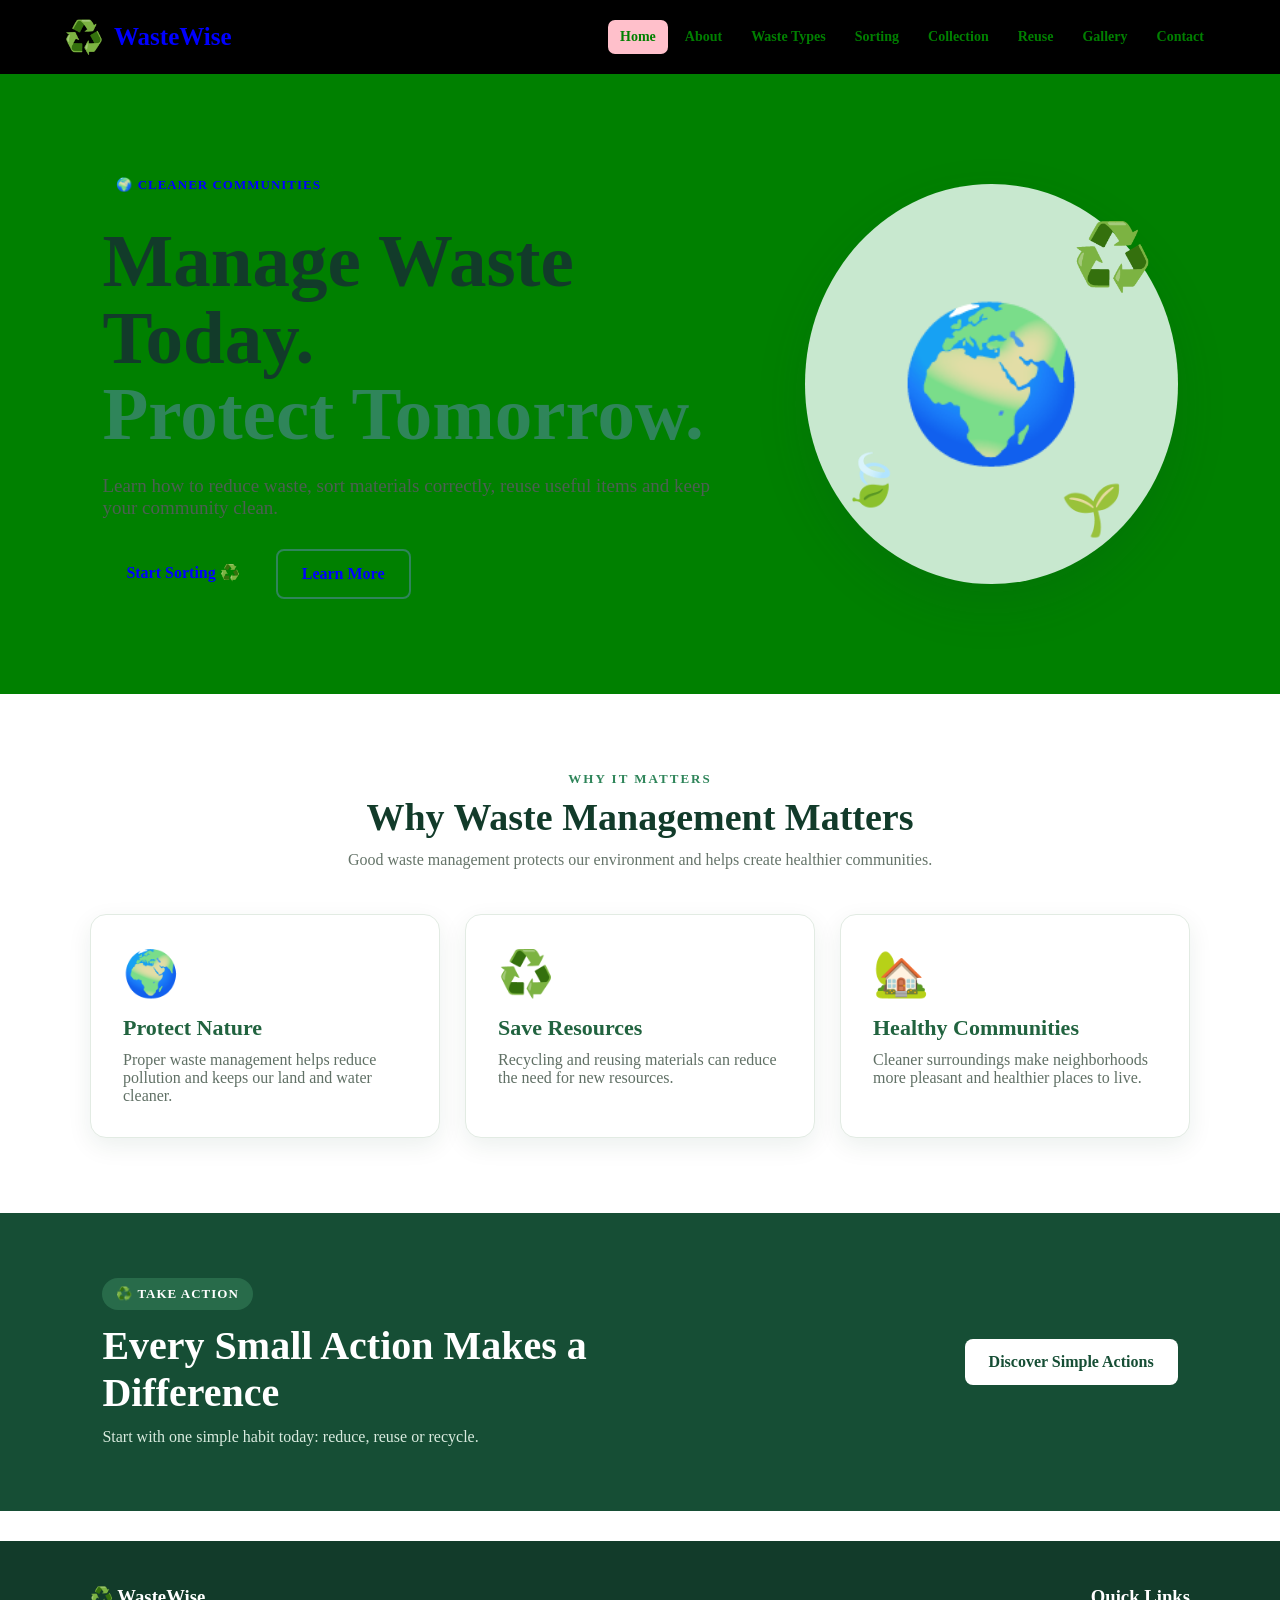
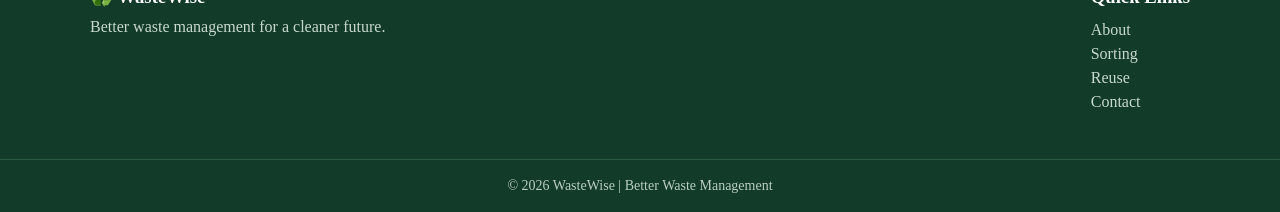
==== index.html @ e2e6043a "Cleanup home page markup and make the design modern without green-heavy styling" ====
<!DOCTYPE html>
<html lang="en">
<head>
    <meta charset="UTF-8">
    <meta name="viewport" content="width=device-width, initial-scale=1.0">
    <title>WasteWise | Home</title>
    <meta name="description" content="WasteWise helps communities reduce waste, sort properly, and build cleaner habits.">
    <link rel="stylesheet" href="styles.css">
    <script src="script.js" defer></script>
</head>

<body>

<header class="header">

    <div class="logo">
        <span aria-hidden="true">♻️</span>
        <h1>WasteWise</h1>
    </div>

    <nav aria-label="Main navigation">
        <a class="active" href="index.html">Home</a>
        <a href="about.html">About</a>
        <a href="waste-types.html">Waste Types</a>
        <a href="sorting.html">Sorting</a>
        <a href="collection.html">Collection</a>
        <a href="reuse.html">Reuse</a>
        <a href="gallery.html">Gallery</a>
        <a href="contact.html">Contact</a>
    </nav>

</header>

<main>

    <section class="hero">

        <div class="hero-content">

            <span class="badge">🌍 CLEANER COMMUNITIES</span>

            <h2>
                Manage Waste Today.
                <span>Protect Tomorrow.</span>
            </h2>

            <p>
                Learn how to reduce waste, sort materials correctly,
                reuse useful items and keep your community clean.
            </p>

            <div class="hero-buttons">
                <a class="button" href="sorting.html">Start Sorting ♻️</a>
                <a class="button button-light" href="about.html">Learn More</a>
            </div>

        </div>

        <div class="hero-art" aria-hidden="true">
            <div class="earth">🌍</div>
            <div class="recycle-symbol">♻️</div>
            <div class="leaf leaf-one">🍃</div>
            <div class="leaf leaf-two">🌱</div>
        </div>

    </section>


    <section class="content">

        <div class="section-heading">
            <span>WHY IT MATTERS</span>
            <h2>Why Waste Management Matters</h2>
            <p>
                Good waste management protects our environment
                and helps create healthier communities.
            </p>
        </div>


        <div class="cards">

            <article class="card">
                <div class="card-icon">🌍</div>

                <h3>Protect Nature</h3>

                <p>
                    Proper waste management helps reduce pollution
                    and keeps our land and water cleaner.
                </p>
            </article>


            <article class="card">
                <div class="card-icon">♻️</div>

                <h3>Save Resources</h3>

                <p>
                    Recycling and reusing materials can reduce the
                    need for new resources.
                </p>
            </article>


            <article class="card">
                <div class="card-icon">🏡</div>

                <h3>Healthy Communities</h3>

                <p>
                    Cleaner surroundings make neighborhoods more
                    pleasant and healthier places to live.
                </p>
            </article>

        </div>

    </section>


    <section class="green-section">

        <div>

            <span class="badge badge-light">♻️ TAKE ACTION</span>

            <h2>
                Every Small Action Makes a Difference
            </h2>

            <p>
                Start with one simple habit today: reduce,
                reuse or recycle.
            </p>

        </div>

        <a class="button white-button" href="reuse.html">
            Discover Simple Actions
        </a>

    </section>

</main>

<footer>

    <div class="footer-content">

        <div>
            <h3>♻️ WasteWise</h3>
            <p>
                Better waste management for a cleaner future.
            </p>
        </div>

        <div>
            <h3>Quick Links</h3>
            <a href="about.html">About</a>
            <a href="sorting.html">Sorting</a>
            <a href="reuse.html">Reuse</a>
            <a href="contact.html">Contact</a>
        </div>

    </div>

    <div class="copyright">
        <p>© 2026 WasteWise | Better Waste Management</p>
    </div>
</footer>

</body>
</html>
---- styles.css ----
/* ========================================
   WASTEWISE
   MAIN STYLESHEET
======================================== */


/* RESET */

* {
    margin: 0;
    padding: 0;
    box-sizing: border-box;
}


html {
    scroll-behavior: smooth;
}

<img src="https://encrypted-tbn0.gstatic.com/images?q=tbn:ANd9GcTgmzajF4PTkCbiNx45BeKLI_bL__7bwxVMtVTpm83xug&s">
body {
    font-family: Arial, Helvetica, sans-serif;
    color: green;
    background: white;
    line-height: 1.6;
}


/* ========================================
   HEADER
======================================== */

.header {
    background: black;
    color: blue;
    padding: 18px 5%;
    display: flex;
    justify-content: space-between;
    align-items: center;
    gap: 25px;
    position: sticky;
    top: 0;
    z-index: 1000;
}


.logo {
    display: flex;
    align-items: center;
    gap: 10px;
}


.logo span {
    font-size: 32px;
}


.logo h1 {
    font-size: 25px;
}


nav {
    display: flex;
    flex-wrap: wrap;
    justify-content: center;
    gap: 5px;
}


nav a {
    color: green;
    text-decoration: none;
    padding: 9px 12px;
    border-radius: 7px;
    font-size: 14px;
    font-weight: bold;
    transition: 0.3s;
}


nav a:hover,
nav a.active {
    background: pink;
}


/* ========================================
   HERO
======================================== */

.hero {
    min-height: 620px;
    padding: 80px 8%;
    display: flex;
    align-items: center;
    justify-content: space-between;
    gap: 50px;
    background: green;
        linear-gradient(135deg, #dff3e3, #f4f9ed);
}


.hero-content {
    max-width: 700px;
}


.badge {
    display: inline-block;
    background: green;
    color: blue;
    padding: 8px 14px;
    border-radius: 30px;
    font-size: 13px;
    font-weight: bold;
    letter-spacing: 1px;
}


.hero h2 {
    margin: 22px 0;
    font-size: clamp(42px, 7vw, 75px);
    line-height: 1.02;
    color: #123b2a;
}


.hero h2 span {
    display: block;
    color: #2f855a;
}


.hero-content > p {
    max-width: 620px;
    font-size: 19px;
    color: #4c5f52;
}


.hero-buttons {
    margin-top: 30px;
    display: flex;
    flex-wrap: wrap;
    gap: 12px;
}


.button {
    display: inline-block;
    padding: 14px 24px;
    border-radius: 8px;
    background: green;
    color: blue;
    text-decoration: none;
    font-weight: bold;
    transition: 0.3s;
}


.button:hover {
    background: green;
    transform: translateY(-2px);
}


.button-light {
    background: green;
    color: blue;
    border: 2px solid #2f855a;
}


.button-light:hover {
    background: green;
}


/* HERO ART */

.hero-art {
    width: 400px;
    height: 400px;
    border-radius: 50%;
    background: #c8e8cf;
    position: relative;
    display: flex;
    align-items: center;
    justify-content: center;
    box-shadow: 0 20px 50px rgba(18, 59, 42, 0.15);
}


.earth {
    font-size: 150px;
}


.recycle-symbol {
    position: absolute;
    right: 25px;
    top: 35px;
    font-size: 65px;
}


.leaf {
    position: absolute;
    font-size: 50px;
}


.leaf-one {
    left: 35px;
    bottom: 75px;
}


.leaf-two {
    right: 55px;
    bottom: 45px;
}


/* ========================================
   CONTENT
======================================== */

.content {
    max-width: 1150px;
    margin: auto;
    padding: 75px 25px;
}


.section-heading {
    text-align: center;
    max-width: 700px;
    margin: 0 auto 45px;
}


.section-heading > span,
.section-label,
.page-banner > span {
    color: #2f855a;
    font-size: 13px;
    font-weight: bold;
    letter-spacing: 2px;
}


.section-heading h2 {
    margin: 8px 0 12px;
    font-size: 38px;
    color: #123b2a;
}


.section-heading p {
    color: #657469;
}


/* ========================================
   CARDS
======================================== */

.cards {
    display: grid;
    grid-template-columns: repeat(3, 1fr);
    gap: 25px;
}


.card {
    background: white;
    padding: 32px;
    border-radius: 16px;
    box-shadow: 0 8px 25px rgba(18, 59, 42, 0.08);
    border: 1px solid #e2ebe3;
    transition: 0.3s;
}


.card:hover {
    transform: translateY(-7px);
    box-shadow: 0 15px 35px rgba(18, 59, 42, 0.13);
}


.card-icon {
    font-size: 45px;
    margin-bottom: 15px;
}


.card h3 {
    color: #21633f;
    margin-bottom: 10px;
    font-size: 22px;
}


.card p {
    color: #607065;
}


/* ========================================
   GREEN SECTION
======================================== */

.green-section {
    background: #164e35;
    color: white;
    padding: 65px 8%;
    display: flex;
    justify-content: space-between;
    align-items: center;
    gap: 30px;
}


.green-section h2 {
    font-size: 40px;
    margin: 12px 0;
    max-width: 650px;
}


.green-section p {
    color: #d9ebdf;
}


.badge-light {
    background: #286b4a;
    color: white;
}


.white-button {
    background: white;
    color: #164e35;
    white-space: nowrap;
}


.white-button:hover {
    background: #e7f3e9;
}


/* ========================================
   PAGE BANNER
======================================== */

.page-banner {
    background: linear-gradient(135deg, #dff2e2, #edf7e8);
    text-align: center;
    padding: 85px 20px;
}


.page-banner h2 {
    color: #123b2a;
    font-size: clamp(38px, 6vw, 60px);
    margin: 10px 0;
}


.page-banner p {
    max-width: 650px;
    margin: auto;
    color: #59695e;
    font-size: 18px;
}


/* ========================================
   TWO COLUMN
======================================== */

.two-column {
    display: grid;
    grid-template-columns: 1.4fr 1fr;
    gap: 60px;
    align-items: center;
}


.two-column h2,
.contact-info h2 {
    color: #123b2a;
    font-size: 38px;
    margin: 10px 0 20px;
}


.two-column p {
    margin-bottom: 18px;
    color: #5e6c62;
}


.info-box {
    background: white;
    padding: 35px;
    border-radius: 16px;
    border-left: 6px solid #2f855a;
    box-shadow: 0 8px 25px rgba(18, 59, 42, 0.08);
}


.big-icon {
    font-size: 70px;
    margin-bottom: 10px;
}


.info-box h3 {
    color: #21633f;
    font-size: 24px;
    margin-bottom: 8px;
}


.quote-box {
    max-width: 900px;
    margin: 0 auto 75px;
    padding: 45px;
    text-align: center;
    background: #e2f2e5;
    border-radius: 16px;
}


.quote-box p {
    font-size: 25px;
    font-style: italic;
    color: #21633f;
}


.quote-box span {
    display: block;
    margin-top: 10px;
    font-weight: bold;
}


/* ========================================
   WASTE TYPES
======================================== */

.waste-cards {
    grid-template-columns: repeat(3, 1fr);
}


.waste-icon {
    width: 75px;
    height: 75px;
    border-radius: 50%;
    background: #edf7ed;
    display: flex;
    align-items: center;
    justify-content: center;
    font-size: 40px;
    margin-bottom: 18px;
}


.waste-tip {
    display: block;
    margin-top: 18px;
    padding-top: 15px;
    border-top: 1px solid #e4ebe5;
    color: #2f855a;
    font-size: 13px;
    font-weight: bold;
}


.waste-plastic {
    border-top: 5px solid #55a86a;
}


.waste-paper {
    border-top: 5px solid #7b9b62;
}


.waste-glass {
    border-top: 5px solid #4f8f68;
}


.waste-organic {
    border-top: 5px solid #78a94e;
}


.waste-electronic {
    border-top: 5px solid #657d55;
}


.waste-hazardous {
    border-top: 5px solid #a07840;
}


/* ========================================
   SORTING STEPS
======================================== */

.steps {
    max-width: 850px;
    margin: auto;
}


.step {
    display: flex;
    align-items: center;
    gap: 25px;
    background: white;
    padding: 25px;
    margin-bottom: 18px;
    border-radius: 14px;
    box-shadow: 0 6px 20px rgba(18, 59, 42, 0.07);
}


.step-number {
    min-width: 55px;
    height: 55px;
    border-radius: 50%;
    background: #2f855a;
    color: white;
    display: flex;
    align-items: center;
    justify-content: center;
    font-size: 22px;
    font-weight: bold;
}


.step h3 {
    color: #21633f;
    margin-bottom: 5px;
}


.step p {
    color: #637167;
}


.warning-box {
    max-width: 850px;
    margin: 35px auto 0;
    padding: 22px;
    background: #fff4df;
    border-left: 5px solid #c58a3a;
    color: #6d542f;
}


/* ========================================
   COLLECTION
======================================== */

.schedule {
    display: grid;
    grid-template-columns: repeat(3, 1fr);
    gap: 25px;
}


.schedule-card {
    background: green;
    padding: 35px 25px;
    text-align: center;
    border-radius: 16px;
    box-shadow: 0 8px 25px rgba(18, 59, 42, 0.08);
    border-top: 5px solid #2f855a;
}


.day-icon {
    font-size: 50px;
    margin-bottom: 10px;
}


.day {
    font-size: 13px;
    font-weight: bold;
    letter-spacing: 2px;
    color: #2f855a;
}


.schedule-card h3 {
    color: #123b2a;
    font-size: 23px;
    margin: 10px 0;
}


.schedule-card p {
    color: #637167;
}


.collection-note {
    max-width: 750px;
    margin: 40px auto 0;
}


/* ========================================
   REDUCE REUSE RECYCLE
======================================== */

.three-rs {
    display: grid;
    grid-template-columns: repeat(3, 1fr);
    gap: 25px;
}


.rrr-card {
    background: green;
    padding: 35px;
    border-radius: 16px;
    box-shadow: 0 8px 25px rgba(18, 59, 42, 0.08);
    border-top: 5px solid #7aac68;
}


.rrr-card.featured {
    border-top-color: #2f855a;
    transform: translateY(-10px);
}


.rrr-card > div {
    font-size: 55px;
}


.rrr-card h2 {
    color: #21633f;
    margin: 10px 0;
}


.rrr-card p {
    color: #637167;
}


.rrr-card ul {
    margin-top: 20px;
    padding-left: 20px;
}


.rrr-card li {
    margin: 9px 0;
    color: #526158;
}


/* ========================================
   GALLERY
======================================== */

.gallery {
    display: grid;
    grid-template-columns: repeat(3, 1fr);
    gap: 22px;
}


.gallery-card {
    min-height: 260px;
    padding: 30px;
    border-radius: 18px;
    display: flex;
    flex-direction: column;
    justify-content: flex-end;
    overflow: hidden;
    position: relative;
    box-shadow: 0 10px 25px rgba(18, 59, 42, 0.12);
    transition: 0.3s;
}

<img src="https://encrypted-tbn0.gstatic.com/images?q=tbn:ANd9GcRNTV9H2eDZZ0knsNjpMiQfJzgRd_dOqGRMxh1iu6vNtA&s=10">
.gallery-card:hover {
    transform: scale(1.02);
}

<img src="https://encrypted-tbn0.gstatic.com/images?q=tbn:ANd9GcTgmzajF4PTkCbiNx45BeKLI_bL__7bwxVMtVTpm83xug&s">
.gallery-card > span {
    position: absolute;
    top: 30px;
    right: 30px;
    font-size: 60px;
}


.gallery-card h3 {
    font-size: 25px;
    color: #123b2a;
}


.gallery-card p {
    color: #536158;
}


.gallery-one {
    background: #d8eedc;
}


.gallery-two {
    background: #e7f1d4;
}


.gallery-three {
    background: #d7e9df;
}


.gallery-four {
    background: #e1f0dc;
}


.gallery-five {
    background: #dcebe2;
}


.gallery-six {
    background: #e7f0d9;
}


/* ========================================
   CONTACT
======================================== */

.contact-layout {
    display: grid;
    grid-template-columns: 0.9fr 1.1fr;
    gap: 60px;
    align-items: start;
}


.contact-info > p {
    color: #607065;
    margin-bottom: 30px;
}


.contact-item {
    display: flex;
    gap: 15px;
    margin: 22px 0;
    align-items: center;
}


.contact-item > span {
    width: 50px;
    height: 50px;
    background: #e1f1e4;
    border-radius: 50%;
    display: flex;
    align-items: center;
    justify-content: center;
    font-size: 25px;
}


.contact-item h3 {
    color: #21633f;
}


.contact-item p {
    color: #68756c;
    font-size: 14px;
}


.contact-form {
    background: white;
    padding: 35px;
    border-radius: 16px;
    box-shadow: 0 10px 30px rgba(18, 59, 42, 0.08);
}


.contact-form label {
    display: block;
    margin: 16px 0 7px;
    font-weight: bold;
    color: #314b3b;
}


.contact-form input,
.contact-form textarea {
    width: 100%;
    padding: 13px;
    border: 1px solid #cbd8cd;
    border-radius: 7px;
    font: inherit;
    outline: none;
    transition: 0.2s;
}


.contact-form input:focus,
.contact-form textarea:focus {
    border-color: #2f855a;
    box-shadow: 0 0 0 3px #e1f1e4;
}


.contact-form textarea {
    resize: vertical;
}


.contact-form button {
    width: 100%;
    margin-top: 22px;
    padding: 14px;
    border: none;
    border-radius: 8px;
    background: #2f855a;
    color: white;
    font-size: 16px;
    font-weight: bold;
    cursor: pointer;
    transition: 0.3s;
}


.contact-form button:hover {
    background: #1f633f;
}


/* ========================================
   FOOTER
======================================== */

footer {
    background: #123b2a;
    color: white;
    margin-top: 30px;
}


.footer-content {
    max-width: 1150px;
    margin: auto;
    padding: 45px 25px;
    display: flex;
    justify-content: space-between;
    gap: 40px;
}


.footer-content h3 {
    margin-bottom: 10px;
}


.footer-content p {
    color: #c8d9ce;
}


.footer-content > div:last-child {
    display: flex;
    flex-direction: column;
}


.footer-content a {
    color: #c8d9ce;
    text-decoration: none;
    margin: 3px 0;
}


.footer-content a:hover {
    color: white;
}


.copyright {
    border-top: 1px solid #2b5a43;
    text-align: center;
    padding: 18px;
    color: #b9cec1;
    font-size: 14px;
}


/* ========================================
   MOBILE
======================================== */

@media (max-width: 900px) {

    .header {
        flex-direction: column;
    }


    .hero {
        flex-direction: column;
        text-align: center;
        padding: 60px 25px;
    }


    .hero-buttons {
        justify-content: center;
    }


    .hero-art {
        width: 300px;
        height: 300px;
    }


    .earth {
        font-size: 110px;
    }


    .cards,
    .waste-cards,
    .schedule,
    .three-rs,
    .gallery {
        grid-template-columns: repeat(2, 1fr);
    }


    .two-column,
    .contact-layout {
        grid-template-columns: 1fr;
    }


    .green-section {
        flex-direction: column;
        text-align: center;
    }


    .rrr-card.featured {
        transform: none;
    }
}


@media (max-width: 600px) {

    .header {
        position: static;
    }


    nav {
        flex-direction: column;
        width: 100%;
    }


    nav a {
        text-align: center;
    }


    .hero {
        min-height: auto;
    }


    .hero h2 {
        font-size: 43px;
    }


    .hero-art {
        width: 250px;
        height: 250px;
    }


    .cards,
    .waste-cards,
    .schedule,
    .three-rs,
    .gallery {
        grid-template-columns: 1fr;
    }


    .content {
        padding: 55px 18px;
    }


    .section-heading h2 {
        font-size: 31px;
    }


    .green-section h2 {
        font-size: 31px;
    }


    .page-banner {
        padding: 60px 18px;
    }


    .page-banner h2 {
        font-size: 38px;
    }


    .step {
        align-items: flex-start;
    }


    .footer-content {
        flex-direction: column;
    }


    .quote-box {
        margin-left: 18px;
        margin-right: 18px;
        padding: 30px 20px;
    }

}
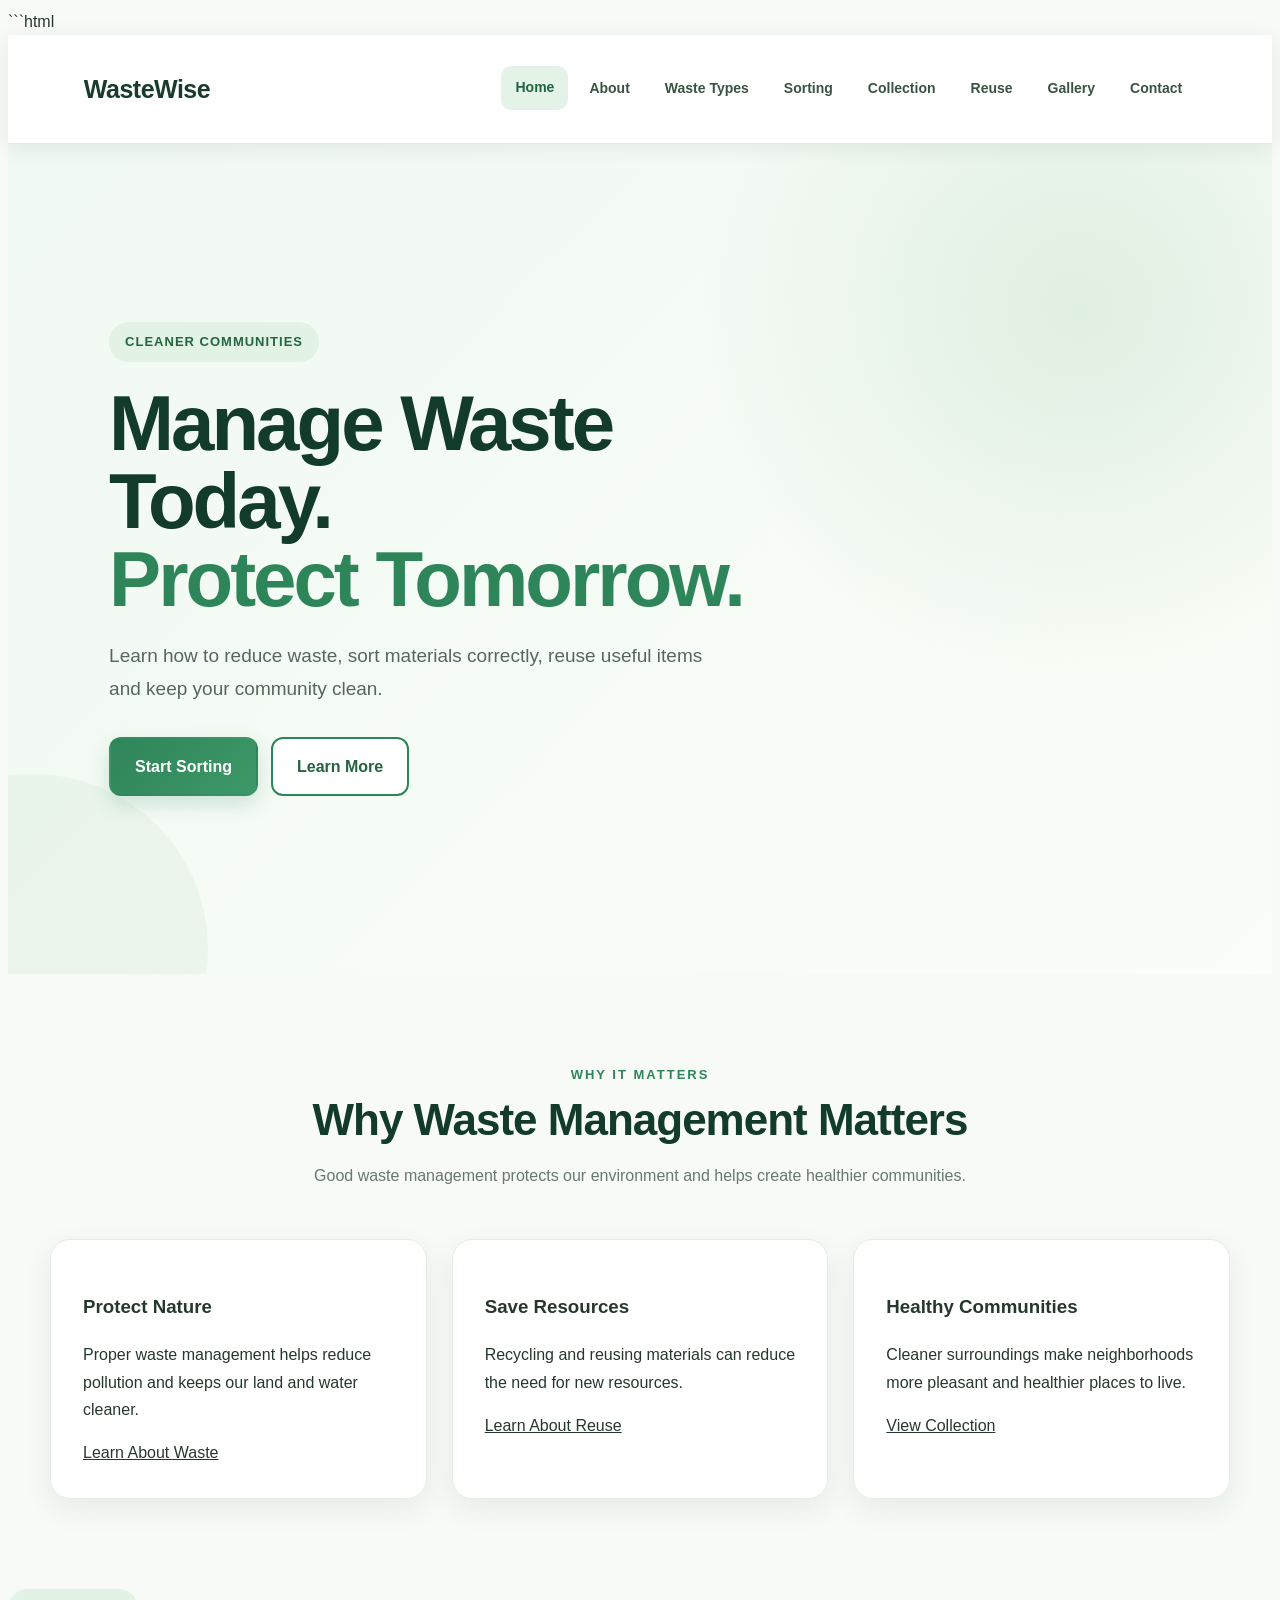
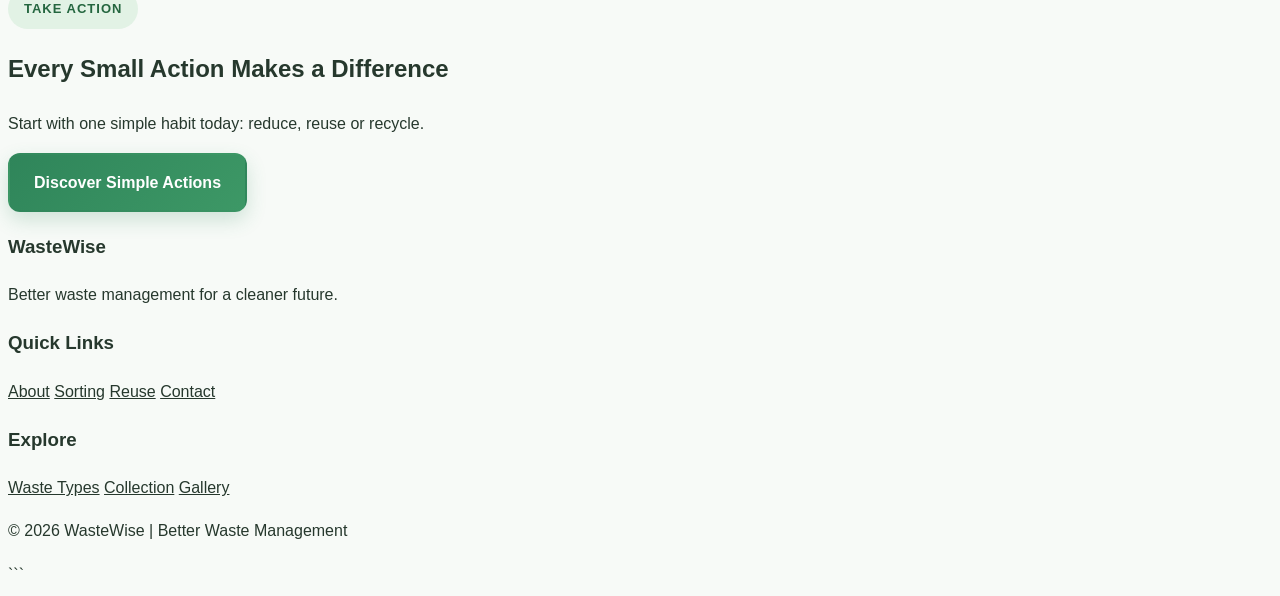
==== commit fcab2525: "Refactor HTML structure and content for clarity" ====
--- a/index.html
+++ b/index.html
@@ -1,10 +1,16 @@
+```html
 <!DOCTYPE html>
 <html lang="en">
+
 <head>
     <meta charset="UTF-8">
     <meta name="viewport" content="width=device-width, initial-scale=1.0">
+
     <title>WasteWise | Home</title>
-    <meta name="description" content="WasteWise helps communities reduce waste, sort properly, and build cleaner habits.">
+
+    <meta name="description"
+          content="WasteWise helps communities reduce waste, sort properly, and build cleaner habits.">
+
     <link rel="stylesheet" href="styles.css">
     <script src="script.js" defer></script>
 </head>
@@ -14,7 +20,6 @@
 <header class="header">
 
     <div class="logo">
-        <span aria-hidden="true">♻️</span>
         <h1>WasteWise</h1>
     </div>
 
@@ -31,13 +36,17 @@
 
 </header>
 
+
 <main>
 
+    <!-- HERO SECTION -->
     <section class="hero">
 
         <div class="hero-content">
 
-            <span class="badge">🌍 CLEANER COMMUNITIES</span>
+            <span class="badge">
+                CLEANER COMMUNITIES
+            </span>
 
             <h2>
                 Manage Waste Today.
@@ -50,38 +59,44 @@
             </p>
 
             <div class="hero-buttons">
-                <a class="button" href="sorting.html">Start Sorting ♻️</a>
-                <a class="button button-light" href="about.html">Learn More</a>
+
+                <a class="button" href="sorting.html">
+                    Start Sorting
+                </a>
+
+                <a class="button button-light" href="about.html">
+                    Learn More
+                </a>
+
             </div>
 
         </div>
 
-        <div class="hero-art" aria-hidden="true">
-            <div class="earth">🌍</div>
-            <div class="recycle-symbol">♻️</div>
-            <div class="leaf leaf-one">🍃</div>
-            <div class="leaf leaf-two">🌱</div>
-        </div>
-
     </section>
 
 
+    <!-- WHY IT MATTERS -->
     <section class="content">
 
         <div class="section-heading">
+
             <span>WHY IT MATTERS</span>
-            <h2>Why Waste Management Matters</h2>
+
+            <h2>
+                Why Waste Management Matters
+            </h2>
+
             <p>
                 Good waste management protects our environment
                 and helps create healthier communities.
             </p>
+
         </div>
 
 
         <div class="cards">
 
             <article class="card">
-                <div class="card-icon">🌍</div>
 
                 <h3>Protect Nature</h3>
 
@@ -89,11 +104,15 @@
                     Proper waste management helps reduce pollution
                     and keeps our land and water cleaner.
                 </p>
+
+                <a href="waste-types.html" class="card-link">
+                    Learn About Waste
+                </a>
+
             </article>
 
 
             <article class="card">
-                <div class="card-icon">♻️</div>
 
                 <h3>Save Resources</h3>
 
@@ -101,11 +120,15 @@
                     Recycling and reusing materials can reduce the
                     need for new resources.
                 </p>
+
+                <a href="reuse.html" class="card-link">
+                    Learn About Reuse
+                </a>
+
             </article>
 
 
             <article class="card">
-                <div class="card-icon">🏡</div>
 
                 <h3>Healthy Communities</h3>
 
@@ -113,6 +136,11 @@
                     Cleaner surroundings make neighborhoods more
                     pleasant and healthier places to live.
                 </p>
+
+                <a href="collection.html" class="card-link">
+                    View Collection
+                </a>
+
             </article>
 
         </div>
@@ -120,22 +148,26 @@
     </section>
 
 
+    <!-- TAKE ACTION -->
     <section class="green-section">
 
         <div>
 
-            <span class="badge badge-light">♻️ TAKE ACTION</span>
+            <span class="badge badge-light">
+                TAKE ACTION
+            </span>
 
             <h2>
                 Every Small Action Makes a Difference
             </h2>
 
             <p>
-                Start with one simple habit today: reduce,
-                reuse or recycle.
-            </p>
-
-        </div>
+                Start with one simple habit today:
+                reduce, reuse or recycle.
+            </p>
+
+        </div>
+
 
         <a class="button white-button" href="reuse.html">
             Discover Simple Actions
@@ -145,31 +177,58 @@
 
 </main>
 
+
+<!-- FOOTER -->
 <footer>
 
     <div class="footer-content">
 
         <div>
-            <h3>♻️ WasteWise</h3>
+
+            <h3>WasteWise</h3>
+
             <p>
                 Better waste management for a cleaner future.
             </p>
-        </div>
-
-        <div>
+
+        </div>
+
+
+        <div>
+
             <h3>Quick Links</h3>
+
             <a href="about.html">About</a>
             <a href="sorting.html">Sorting</a>
             <a href="reuse.html">Reuse</a>
             <a href="contact.html">Contact</a>
+
+        </div>
+
+
+        <div>
+
+            <h3>Explore</h3>
+
+            <a href="waste-types.html">Waste Types</a>
+            <a href="collection.html">Collection</a>
+            <a href="gallery.html">Gallery</a>
+
         </div>
 
     </div>
 
+
     <div class="copyright">
-        <p>© 2026 WasteWise | Better Waste Management</p>
+
+        <p>
+            © 2026 WasteWise | Better Waste Management
+        </p>
+
     </div>
+
 </footer>
 
 </body>
 </html>
+```
--- a/styles.css
+++ b/styles.css
@@ -1,10 +1,10 @@
-/* ========================================
+```css
+/* =========================================================
    WASTEWISE
-   MAIN STYLESHEET
-======================================== */
-
-
-/* RESET */
+   MODERN ECO-FRIENDLY STYLESHEET
+   ========================================================= */
+
+/* ---------- RESET ---------- */
 
 * {
     margin: 0;
@@ -12,261 +12,328 @@
     box-sizing: border-box;
 }
 
-
 html {
     scroll-behavior: smooth;
 }
 
-<img src="https://encrypted-tbn0.gstatic.com/images?q=tbn:ANd9GcTgmzajF4PTkCbiNx45BeKLI_bL__7bwxVMtVTpm83xug&s">
 body {
-    font-family: Arial, Helvetica, sans-serif;
-    color: green;
-    background: white;
-    line-height: 1.6;
-}
-
-
-/* ========================================
+    font-family: "Segoe UI", Arial, Helvetica, sans-serif;
+    color: #26382d;
+    background: #f7faf7;
+    line-height: 1.7;
+    overflow-x: hidden;
+}
+
+img {
+    max-width: 100%;
+    display: block;
+}
+
+a {
+    color: inherit;
+}
+
+button,
+input,
+textarea,
+select {
+    font: inherit;
+}
+
+
+/* =========================================================
    HEADER
-======================================== */
+   ========================================================= */
 
 .header {
-    background: black;
-    color: blue;
-    padding: 18px 5%;
+    background: rgba(255, 255, 255, 0.96);
+    color: #183b2a;
+    padding: 16px 6%;
     display: flex;
     justify-content: space-between;
     align-items: center;
-    gap: 25px;
+    gap: 30px;
     position: sticky;
     top: 0;
     z-index: 1000;
-}
-
+    border-bottom: 1px solid #e2ebe4;
+    box-shadow: 0 4px 20px rgba(24, 59, 42, 0.08);
+    backdrop-filter: blur(12px);
+}
 
 .logo {
     display: flex;
     align-items: center;
-    gap: 10px;
-}
-
+    gap: 11px;
+}
 
 .logo span {
-    font-size: 32px;
-}
-
+    width: 46px;
+    height: 46px;
+    display: grid;
+    place-items: center;
+    background: linear-gradient(135deg, #2f855a, #58a66d);
+    color: white;
+    border-radius: 14px;
+    font-size: 25px;
+    box-shadow: 0 8px 20px rgba(47, 133, 90, 0.25);
+}
 
 .logo h1 {
     font-size: 25px;
-}
-
+    letter-spacing: -0.5px;
+}
 
 nav {
     display: flex;
     flex-wrap: wrap;
     justify-content: center;
-    gap: 5px;
-}
-
+    gap: 7px;
+}
 
 nav a {
-    color: green;
+    color: #395343;
     text-decoration: none;
-    padding: 9px 12px;
-    border-radius: 7px;
+    padding: 10px 14px;
+    border-radius: 10px;
     font-size: 14px;
-    font-weight: bold;
-    transition: 0.3s;
-}
-
+    font-weight: 700;
+    transition: all 0.25s ease;
+}
 
 nav a:hover,
 nav a.active {
-    background: pink;
-}
-
-
-/* ========================================
+    background: #e4f3e8;
+    color: #21633f;
+    transform: translateY(-1px);
+}
+
+
+/* =========================================================
    HERO
-======================================== */
+   ========================================================= */
 
 .hero {
-    min-height: 620px;
-    padding: 80px 8%;
+    min-height: 650px;
+    padding: 90px 8%;
     display: flex;
     align-items: center;
     justify-content: space-between;
-    gap: 50px;
-    background: green;
-        linear-gradient(135deg, #dff3e3, #f4f9ed);
-}
-
+    gap: 60px;
+    position: relative;
+    overflow: hidden;
+    background:
+        radial-gradient(circle at 85% 20%, rgba(120, 184, 133, 0.18), transparent 30%),
+        linear-gradient(135deg, #f0f9f2, #fbfdf8);
+}
+
+.hero::before {
+    content: "";
+    position: absolute;
+    width: 350px;
+    height: 350px;
+    border-radius: 50%;
+    background: rgba(74, 145, 91, 0.06);
+    left: -150px;
+    bottom: -150px;
+}
 
 .hero-content {
     max-width: 700px;
-}
-
+    position: relative;
+    z-index: 2;
+}
 
 .badge {
-    display: inline-block;
-    background: green;
-    color: blue;
-    padding: 8px 14px;
-    border-radius: 30px;
+    display: inline-flex;
+    align-items: center;
+    gap: 7px;
+    background: #e2f2e5;
+    color: #24663f;
+    padding: 9px 16px;
+    border-radius: 50px;
     font-size: 13px;
-    font-weight: bold;
+    font-weight: 800;
     letter-spacing: 1px;
-}
-
+    text-transform: uppercase;
+}
 
 .hero h2 {
     margin: 22px 0;
-    font-size: clamp(42px, 7vw, 75px);
-    line-height: 1.02;
+    font-size: clamp(44px, 7vw, 78px);
+    line-height: 1;
+    letter-spacing: -3px;
     color: #123b2a;
 }
-
 
 .hero h2 span {
     display: block;
     color: #2f855a;
 }
 
-
 .hero-content > p {
     max-width: 620px;
     font-size: 19px;
-    color: #4c5f52;
-}
-
+    color: #56675c;
+}
 
 .hero-buttons {
-    margin-top: 30px;
+    margin-top: 32px;
     display: flex;
     flex-wrap: wrap;
-    gap: 12px;
-}
-
+    gap: 13px;
+}
+
+
+/* =========================================================
+   BUTTONS
+   ========================================================= */
 
 .button {
-    display: inline-block;
+    display: inline-flex;
+    align-items: center;
+    justify-content: center;
+    gap: 8px;
     padding: 14px 24px;
-    border-radius: 8px;
-    background: green;
-    color: blue;
+    border-radius: 12px;
+    background: linear-gradient(135deg, #2f855a, #3d9866);
+    color: white;
     text-decoration: none;
-    font-weight: bold;
-    transition: 0.3s;
-}
-
+    font-weight: 800;
+    border: 2px solid transparent;
+    box-shadow: 0 8px 20px rgba(47, 133, 90, 0.2);
+    transition: all 0.25s ease;
+}
 
 .button:hover {
-    background: green;
-    transform: translateY(-2px);
-}
-
+    transform: translateY(-3px);
+    box-shadow: 0 13px 28px rgba(47, 133, 90, 0.28);
+}
 
 .button-light {
-    background: green;
-    color: blue;
+    background: white;
+    color: #24633f;
     border: 2px solid #2f855a;
-}
-
+    box-shadow: none;
+}
 
 .button-light:hover {
-    background: green;
-}
-
-
-/* HERO ART */
+    background: #eaf6ed;
+}
+
+
+/* =========================================================
+   HERO ART
+   ========================================================= */
 
 .hero-art {
-    width: 400px;
-    height: 400px;
+    width: 410px;
+    height: 410px;
+    flex-shrink: 0;
     border-radius: 50%;
-    background: #c8e8cf;
+    background:
+        radial-gradient(circle at 35% 30%, #ffffff, transparent 20%),
+        linear-gradient(145deg, #d9f0dd, #b9dfc2);
     position: relative;
     display: flex;
     align-items: center;
     justify-content: center;
-    box-shadow: 0 20px 50px rgba(18, 59, 42, 0.15);
-}
-
+    box-shadow:
+        0 30px 70px rgba(18, 59, 42, 0.15),
+        inset 0 0 0 14px rgba(255, 255, 255, 0.35);
+    animation: float 5s ease-in-out infinite;
+}
 
 .earth {
     font-size: 150px;
-}
-
+    filter: drop-shadow(0 15px 15px rgba(18, 59, 42, 0.18));
+}
 
 .recycle-symbol {
     position: absolute;
-    right: 25px;
+    right: 28px;
     top: 35px;
     font-size: 65px;
-}
-
+    animation: spin 10s linear infinite;
+}
 
 .leaf {
     position: absolute;
     font-size: 50px;
 }
 
-
 .leaf-one {
     left: 35px;
     bottom: 75px;
 }
 
-
 .leaf-two {
     right: 55px;
     bottom: 45px;
 }
 
-
-/* ========================================
+@keyframes float {
+    0%, 100% {
+        transform: translateY(0);
+    }
+    50% {
+        transform: translateY(-12px);
+    }
+}
+
+@keyframes spin {
+    from {
+        transform: rotate(0);
+    }
+    to {
+        transform: rotate(360deg);
+    }
+}
+
+
+/* =========================================================
    CONTENT
-======================================== */
+   ========================================================= */
 
 .content {
-    max-width: 1150px;
+    max-width: 1180px;
     margin: auto;
-    padding: 75px 25px;
-}
-
+    padding: 90px 25px;
+}
 
 .section-heading {
     text-align: center;
-    max-width: 700px;
-    margin: 0 auto 45px;
-}
-
+    max-width: 720px;
+    margin: 0 auto 50px;
+}
 
 .section-heading > span,
 .section-label,
 .page-banner > span {
     color: #2f855a;
     font-size: 13px;
-    font-weight: bold;
+    font-weight: 800;
     letter-spacing: 2px;
-}
-
+    text-transform: uppercase;
+}
 
 .section-heading h2 {
-    margin: 8px 0 12px;
-    font-size: 38px;
+    margin: 9px 0 14px;
+    font-size: clamp(32px, 5vw, 44px);
+    line-height: 1.15;
     color: #123b2a;
-}
-
+    letter-spacing: -1px;
+}
 
 .section-heading p {
-    color: #657469;
-}
-
-
-/* ========================================
+    color: #68786d;
+    font-size: 16px;
+}
+
+
+/* =========================================================
    CARDS
-======================================== */
+   ========================================================= */
 
 .cards {
     display: grid;
@@ -274,800 +341,42 @@
     gap: 25px;
 }
 
-
 .card {
-    background: white;
+    background: rgba(255, 255, 255, 0.95);
     padding: 32px;
-    border-radius: 16px;
-    box-shadow: 0 8px 25px rgba(18, 59, 42, 0.08);
-    border: 1px solid #e2ebe3;
-    transition: 0.3s;
-}
-
+    border-radius: 20px;
+    box-shadow: 0 10px 30px rgba(18, 59, 42, 0.07);
+    border: 1px solid #e3ece5;
+    transition: all 0.3s ease;
+    position: relative;
+    overflow: hidden;
+}
+
+.card::before {
+    content: "";
+    position: absolute;
+    top: 0;
+    left: 0;
+    width: 100%;
+    height: 4px;
+    background: linear-gradient(90deg, #2f855a, #83b96c);
+    transform: scaleX(0);
+    transform-origin: left;
+    transition: transform 0.3s ease;
+}
 
 .card:hover {
-    transform: translateY(-7px);
-    box-shadow: 0 15px 35px rgba(18, 59, 42, 0.13);
-}
-
+    transform: translateY(-9px);
+    box-shadow: 0 20px 40px rgba(18, 59, 42, 0.13);
+}
+
+.card:hover::before {
+    transform: scaleX(1);
+}
 
 .card-icon {
-    font-size: 45px;
-    margin-bottom: 15px;
-}
-
-
-.card h3 {
-    color: #21633f;
-    margin-bottom: 10px;
-    font-size: 22px;
-}
-
-
-.card p {
-    color: #607065;
-}
-
-
-/* ========================================
-   GREEN SECTION
-======================================== */
-
-.green-section {
-    background: #164e35;
-    color: white;
-    padding: 65px 8%;
-    display: flex;
-    justify-content: space-between;
-    align-items: center;
-    gap: 30px;
-}
-
-
-.green-section h2 {
-    font-size: 40px;
-    margin: 12px 0;
-    max-width: 650px;
-}
-
-
-.green-section p {
-    color: #d9ebdf;
-}
-
-
-.badge-light {
-    background: #286b4a;
-    color: white;
-}
-
-
-.white-button {
-    background: white;
-    color: #164e35;
-    white-space: nowrap;
-}
-
-
-.white-button:hover {
-    background: #e7f3e9;
-}
-
-
-/* ========================================
-   PAGE BANNER
-======================================== */
-
-.page-banner {
-    background: linear-gradient(135deg, #dff2e2, #edf7e8);
-    text-align: center;
-    padding: 85px 20px;
-}
-
-
-.page-banner h2 {
-    color: #123b2a;
-    font-size: clamp(38px, 6vw, 60px);
-    margin: 10px 0;
-}
-
-
-.page-banner p {
-    max-width: 650px;
-    margin: auto;
-    color: #59695e;
-    font-size: 18px;
-}
-
-
-/* ========================================
-   TWO COLUMN
-======================================== */
-
-.two-column {
+    width: 68px;
+    height: 68px;
     display: grid;
-    grid-template-columns: 1.4fr 1fr;
-    gap: 60px;
-    align-items: center;
-}
-
-
-.two-column h2,
-.contact-info h2 {
-    color: #123b2a;
-    font-size: 38px;
-    margin: 10px 0 20px;
-}
-
-
-.two-column p {
-    margin-bottom: 18px;
-    color: #5e6c62;
-}
-
-
-.info-box {
-    background: white;
-    padding: 35px;
-    border-radius: 16px;
-    border-left: 6px solid #2f855a;
-    box-shadow: 0 8px 25px rgba(18, 59, 42, 0.08);
-}
-
-
-.big-icon {
-    font-size: 70px;
-    margin-bottom: 10px;
-}
-
-
-.info-box h3 {
-    color: #21633f;
-    font-size: 24px;
-    margin-bottom: 8px;
-}
-
-
-.quote-box {
-    max-width: 900px;
-    margin: 0 auto 75px;
-    padding: 45px;
-    text-align: center;
-    background: #e2f2e5;
-    border-radius: 16px;
-}
-
-
-.quote-box p {
-    font-size: 25px;
-    font-style: italic;
-    color: #21633f;
-}
-
-
-.quote-box span {
-    display: block;
-    margin-top: 10px;
-    font-weight: bold;
-}
-
-
-/* ========================================
-   WASTE TYPES
-======================================== */
-
-.waste-cards {
-    grid-template-columns: repeat(3, 1fr);
-}
-
-
-.waste-icon {
-    width: 75px;
-    height: 75px;
-    border-radius: 50%;
-    background: #edf7ed;
-    display: flex;
-    align-items: center;
-    justify-content: center;
-    font-size: 40px;
-    margin-bottom: 18px;
-}
-
-
-.waste-tip {
-    display: block;
-    margin-top: 18px;
-    padding-top: 15px;
-    border-top: 1px solid #e4ebe5;
-    color: #2f855a;
-    font-size: 13px;
-    font-weight: bold;
-}
-
-
-.waste-plastic {
-    border-top: 5px solid #55a86a;
-}
-
-
-.waste-paper {
-    border-top: 5px solid #7b9b62;
-}
-
-
-.waste-glass {
-    border-top: 5px solid #4f8f68;
-}
-
-
-.waste-organic {
-    border-top: 5px solid #78a94e;
-}
-
-
-.waste-electronic {
-    border-top: 5px solid #657d55;
-}
-
-
-.waste-hazardous {
-    border-top: 5px solid #a07840;
-}
-
-
-/* ========================================
-   SORTING STEPS
-======================================== */
-
-.steps {
-    max-width: 850px;
-    margin: auto;
-}
-
-
-.step {
-    display: flex;
-    align-items: center;
-    gap: 25px;
-    background: white;
-    padding: 25px;
-    margin-bottom: 18px;
-    border-radius: 14px;
-    box-shadow: 0 6px 20px rgba(18, 59, 42, 0.07);
-}
-
-
-.step-number {
-    min-width: 55px;
-    height: 55px;
-    border-radius: 50%;
-    background: #2f855a;
-    color: white;
-    display: flex;
-    align-items: center;
-    justify-content: center;
-    font-size: 22px;
-    font-weight: bold;
-}
-
-
-.step h3 {
-    color: #21633f;
-    margin-bottom: 5px;
-}
-
-
-.step p {
-    color: #637167;
-}
-
-
-.warning-box {
-    max-width: 850px;
-    margin: 35px auto 0;
-    padding: 22px;
-    background: #fff4df;
-    border-left: 5px solid #c58a3a;
-    color: #6d542f;
-}
-
-
-/* ========================================
-   COLLECTION
-======================================== */
-
-.schedule {
-    display: grid;
-    grid-template-columns: repeat(3, 1fr);
-    gap: 25px;
-}
-
-
-.schedule-card {
-    background: green;
-    padding: 35px 25px;
-    text-align: center;
-    border-radius: 16px;
-    box-shadow: 0 8px 25px rgba(18, 59, 42, 0.08);
-    border-top: 5px solid #2f855a;
-}
-
-
-.day-icon {
-    font-size: 50px;
-    margin-bottom: 10px;
-}
-
-
-.day {
-    font-size: 13px;
-    font-weight: bold;
-    letter-spacing: 2px;
-    color: #2f855a;
-}
-
-
-.schedule-card h3 {
-    color: #123b2a;
-    font-size: 23px;
-    margin: 10px 0;
-}
-
-
-.schedule-card p {
-    color: #637167;
-}
-
-
-.collection-note {
-    max-width: 750px;
-    margin: 40px auto 0;
-}
-
-
-/* ========================================
-   REDUCE REUSE RECYCLE
-======================================== */
-
-.three-rs {
-    display: grid;
-    grid-template-columns: repeat(3, 1fr);
-    gap: 25px;
-}
-
-
-.rrr-card {
-    background: green;
-    padding: 35px;
-    border-radius: 16px;
-    box-shadow: 0 8px 25px rgba(18, 59, 42, 0.08);
-    border-top: 5px solid #7aac68;
-}
-
-
-.rrr-card.featured {
-    border-top-color: #2f855a;
-    transform: translateY(-10px);
-}
-
-
-.rrr-card > div {
-    font-size: 55px;
-}
-
-
-.rrr-card h2 {
-    color: #21633f;
-    margin: 10px 0;
-}
-
-
-.rrr-card p {
-    color: #637167;
-}
-
-
-.rrr-card ul {
-    margin-top: 20px;
-    padding-left: 20px;
-}
-
-
-.rrr-card li {
-    margin: 9px 0;
-    color: #526158;
-}
-
-
-/* ========================================
-   GALLERY
-======================================== */
-
-.gallery {
-    display: grid;
-    grid-template-columns: repeat(3, 1fr);
-    gap: 22px;
-}
-
-
-.gallery-card {
-    min-height: 260px;
-    padding: 30px;
-    border-radius: 18px;
-    display: flex;
-    flex-direction: column;
-    justify-content: flex-end;
-    overflow: hidden;
-    position: relative;
-    box-shadow: 0 10px 25px rgba(18, 59, 42, 0.12);
-    transition: 0.3s;
-}
-
-<img src="https://encrypted-tbn0.gstatic.com/images?q=tbn:ANd9GcRNTV9H2eDZZ0knsNjpMiQfJzgRd_dOqGRMxh1iu6vNtA&s=10">
-.gallery-card:hover {
-    transform: scale(1.02);
-}
-
-<img src="https://encrypted-tbn0.gstatic.com/images?q=tbn:ANd9GcTgmzajF4PTkCbiNx45BeKLI_bL__7bwxVMtVTpm83xug&s">
-.gallery-card > span {
-    position: absolute;
-    top: 30px;
-    right: 30px;
-    font-size: 60px;
-}
-
-
-.gallery-card h3 {
-    font-size: 25px;
-    color: #123b2a;
-}
-
-
-.gallery-card p {
-    color: #536158;
-}
-
-
-.gallery-one {
-    background: #d8eedc;
-}
-
-
-.gallery-two {
-    background: #e7f1d4;
-}
-
-
-.gallery-three {
-    background: #d7e9df;
-}
-
-
-.gallery-four {
-    background: #e1f0dc;
-}
-
-
-.gallery-five {
-    background: #dcebe2;
-}
-
-
-.gallery-six {
-    background: #e7f0d9;
-}
-
-
-/* ========================================
-   CONTACT
-======================================== */
-
-.contact-layout {
-    display: grid;
-    grid-template-columns: 0.9fr 1.1fr;
-    gap: 60px;
-    align-items: start;
-}
-
-
-.contact-info > p {
-    color: #607065;
-    margin-bottom: 30px;
-}
-
-
-.contact-item {
-    display: flex;
-    gap: 15px;
-    margin: 22px 0;
-    align-items: center;
-}
-
-
-.contact-item > span {
-    width: 50px;
-    height: 50px;
-    background: #e1f1e4;
-    border-radius: 50%;
-    display: flex;
-    align-items: center;
-    justify-content: center;
-    font-size: 25px;
-}
-
-
-.contact-item h3 {
-    color: #21633f;
-}
-
-
-.contact-item p {
-    color: #68756c;
-    font-size: 14px;
-}
-
-
-.contact-form {
-    background: white;
-    padding: 35px;
-    border-radius: 16px;
-    box-shadow: 0 10px 30px rgba(18, 59, 42, 0.08);
-}
-
-
-.contact-form label {
-    display: block;
-    margin: 16px 0 7px;
-    font-weight: bold;
-    color: #314b3b;
-}
-
-
-.contact-form input,
-.contact-form textarea {
-    width: 100%;
-    padding: 13px;
-    border: 1px solid #cbd8cd;
-    border-radius: 7px;
-    font: inherit;
-    outline: none;
-    transition: 0.2s;
-}
-
-
-.contact-form input:focus,
-.contact-form textarea:focus {
-    border-color: #2f855a;
-    box-shadow: 0 0 0 3px #e1f1e4;
-}
-
-
-.contact-form textarea {
-    resize: vertical;
-}
-
-
-.contact-form button {
-    width: 100%;
-    margin-top: 22px;
-    padding: 14px;
-    border: none;
-    border-radius: 8px;
-    background: #2f855a;
-    color: white;
-    font-size: 16px;
-    font-weight: bold;
-    cursor: pointer;
-    transition: 0.3s;
-}
-
-
-.contact-form button:hover {
-    background: #1f633f;
-}
-
-
-/* ========================================
-   FOOTER
-======================================== */
-
-footer {
-    background: #123b2a;
-    color: white;
-    margin-top: 30px;
-}
-
-
-.footer-content {
-    max-width: 1150px;
-    margin: auto;
-    padding: 45px 25px;
-    display: flex;
-    justify-content: space-between;
-    gap: 40px;
-}
-
-
-.footer-content h3 {
-    margin-bottom: 10px;
-}
-
-
-.footer-content p {
-    color: #c8d9ce;
-}
-
-
-.footer-content > div:last-child {
-    display: flex;
-    flex-direction: column;
-}
-
-
-.footer-content a {
-    color: #c8d9ce;
-    text-decoration: none;
-    margin: 3px 0;
-}
-
-
-.footer-content a:hover {
-    color: white;
-}
-
-
-.copyright {
-    border-top: 1px solid #2b5a43;
-    text-align: center;
-    padding: 18px;
-    color: #b9cec1;
-    font-size: 14px;
-}
-
-
-/* ========================================
-   MOBILE
-======================================== */
-
-@media (max-width: 900px) {
-
-    .header {
-        flex-direction: column;
-    }
-
-
-    .hero {
-        flex-direction: column;
-        text-align: center;
-        padding: 60px 25px;
-    }
-
-
-    .hero-buttons {
-        justify-content: center;
-    }
-
-
-    .hero-art {
-        width: 300px;
-        height: 300px;
-    }
-
-
-    .earth {
-        font-size: 110px;
-    }
-
-
-    .cards,
-    .waste-cards,
-    .schedule,
-    .three-rs,
-    .gallery {
-        grid-template-columns: repeat(2, 1fr);
-    }
-
-
-    .two-column,
-    .contact-layout {
-        grid-template-columns: 1fr;
-    }
-
-
-    .green-section {
-        flex-direction: column;
-        text-align: center;
-    }
-
-
-    .rrr-card.featured {
-        transform: none;
-    }
-}
-
-
-@media (max-width: 600px) {
-
-    .header {
-        position: static;
-    }
-
-
-    nav {
-        flex-direction: column;
-        width: 100%;
-    }
-
-
-    nav a {
-        text-align: center;
-    }
-
-
-    .hero {
-        min-height: auto;
-    }
-
-
-    .hero h2 {
-        font-size: 43px;
-    }
-
-
-    .hero-art {
-        width: 250px;
-        height: 250px;
-    }
-
-
-    .cards,
-    .waste-cards,
-    .schedule,
-    .three-rs,
-    .gallery {
-        grid-template-columns: 1fr;
-    }
-
-
-    .content {
-        padding: 55px 18px;
-    }
-
-
-    .section-heading h2 {
-        font-size: 31px;
-    }
-
-
-    .green-section h2 {
-        font-size: 31px;
-    }
-
-
-    .page-banner {
-        padding: 60px 18px;
-    }
-
-
-    .page-banner h2 {
-        font-size: 38px;
-    }
-
-
-    .step {
-        align-items: flex-start;
-    }
-
-
-    .footer-content {
-        flex-direction: column;
-    }
-
-
-    .quote-box {
-        margin-left: 18px;
-        margin-right: 18px;
-        padding: 30px 20px;
-    }
-
-}
+    place-it
+```
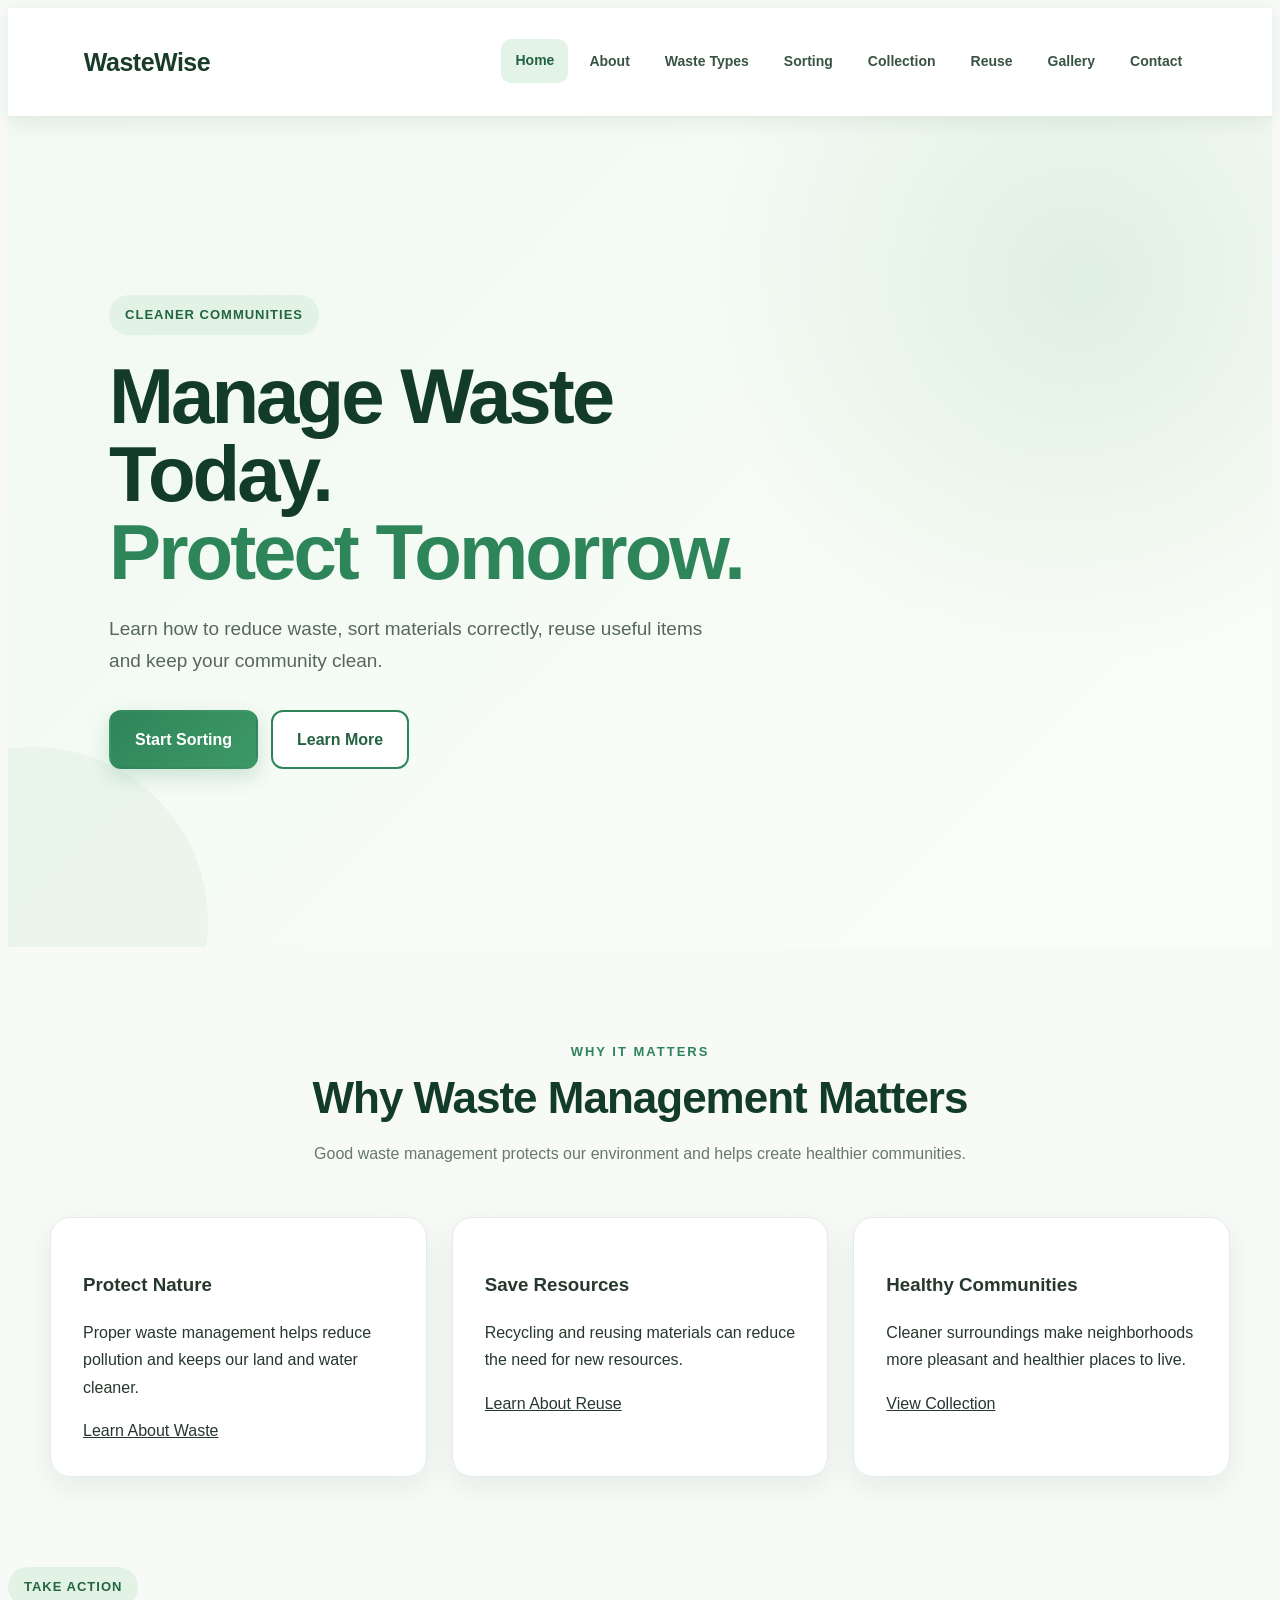
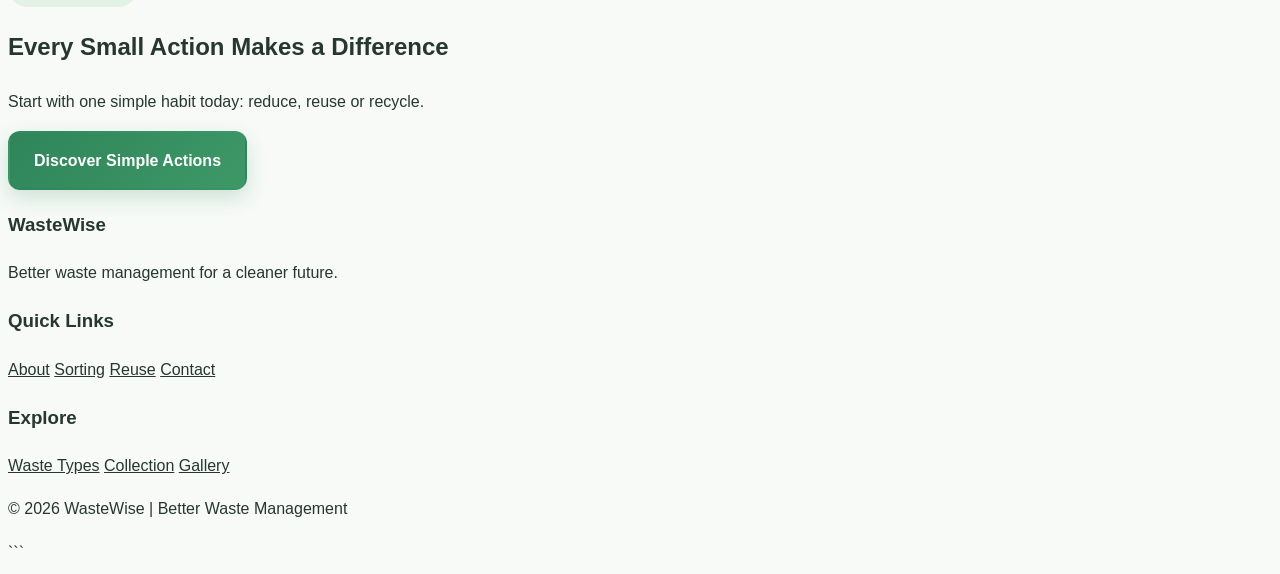
==== commit 24ccda84: "Remove code block formatting from index.html" ====
--- a/index.html
+++ b/index.html
@@ -1,4 +1,4 @@
-```html
+
 <!DOCTYPE html>
 <html lang="en">
 
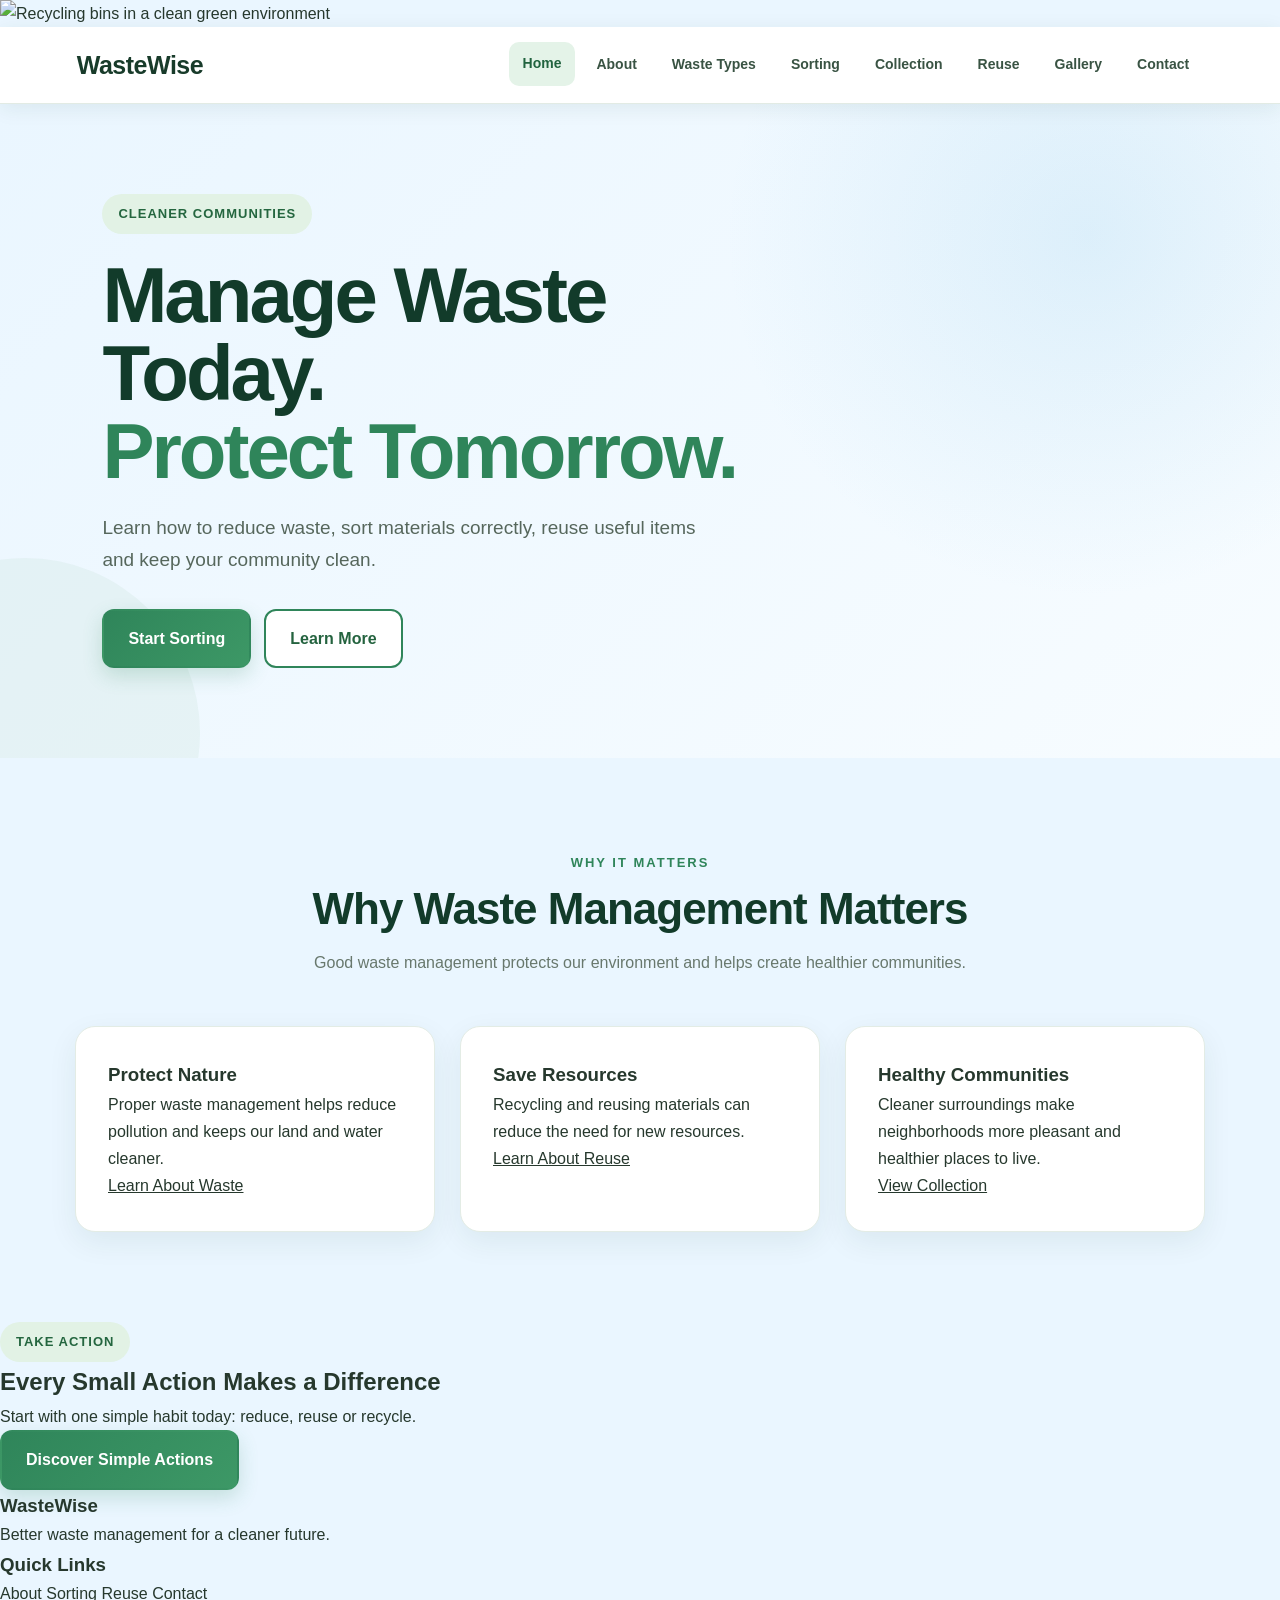
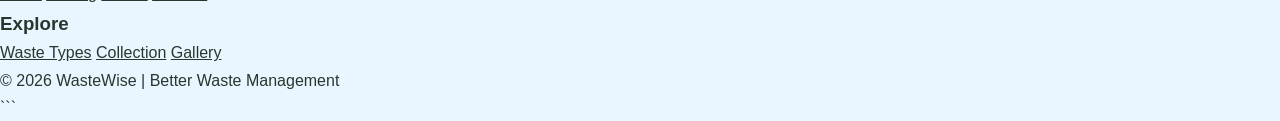
==== commit 8661f75e: "Add image for recycling bins in index.html Add an image tag for the recycling bins." ====
--- a/index.html
+++ b/index.html
@@ -1,6 +1,9 @@
 
 <!DOCTYPE html>
 <html lang="en">
+
+<img src="images/wastewise-home.png"
+     alt="Recycling bins in a clean green environment">
 
 <head>
     <meta charset="UTF-8">
--- a/styles.css
+++ b/styles.css
@@ -1,4 +1,4 @@
-```css
+
 /* =========================================================
    WASTEWISE
    MODERN ECO-FRIENDLY STYLESHEET
@@ -19,7 +19,7 @@
 body {
     font-family: "Segoe UI", Arial, Helvetica, sans-serif;
     color: #26382d;
-    background: #f7faf7;
+    background: #eaf6ff;
     line-height: 1.7;
     overflow-x: hidden;
 }
@@ -123,8 +123,8 @@
     position: relative;
     overflow: hidden;
     background:
-        radial-gradient(circle at 85% 20%, rgba(120, 184, 133, 0.18), transparent 30%),
-        linear-gradient(135deg, #f0f9f2, #fbfdf8);
+        radial-gradient(circle at 85% 20%, rgba(120, 190, 230, 0.18), transparent 30%),
+        linear-gradient(135deg, #eaf6ff, #f7fcff);
 }
 
 .hero::before {
@@ -369,6 +369,9 @@
     transform: translateY(-9px);
     box-shadow: 0 20px 40px rgba(18, 59, 42, 0.13);
 }
+.card {
+    background: #ffffff;
+}
 
 .card:hover::before {
     transform: scaleX(1);
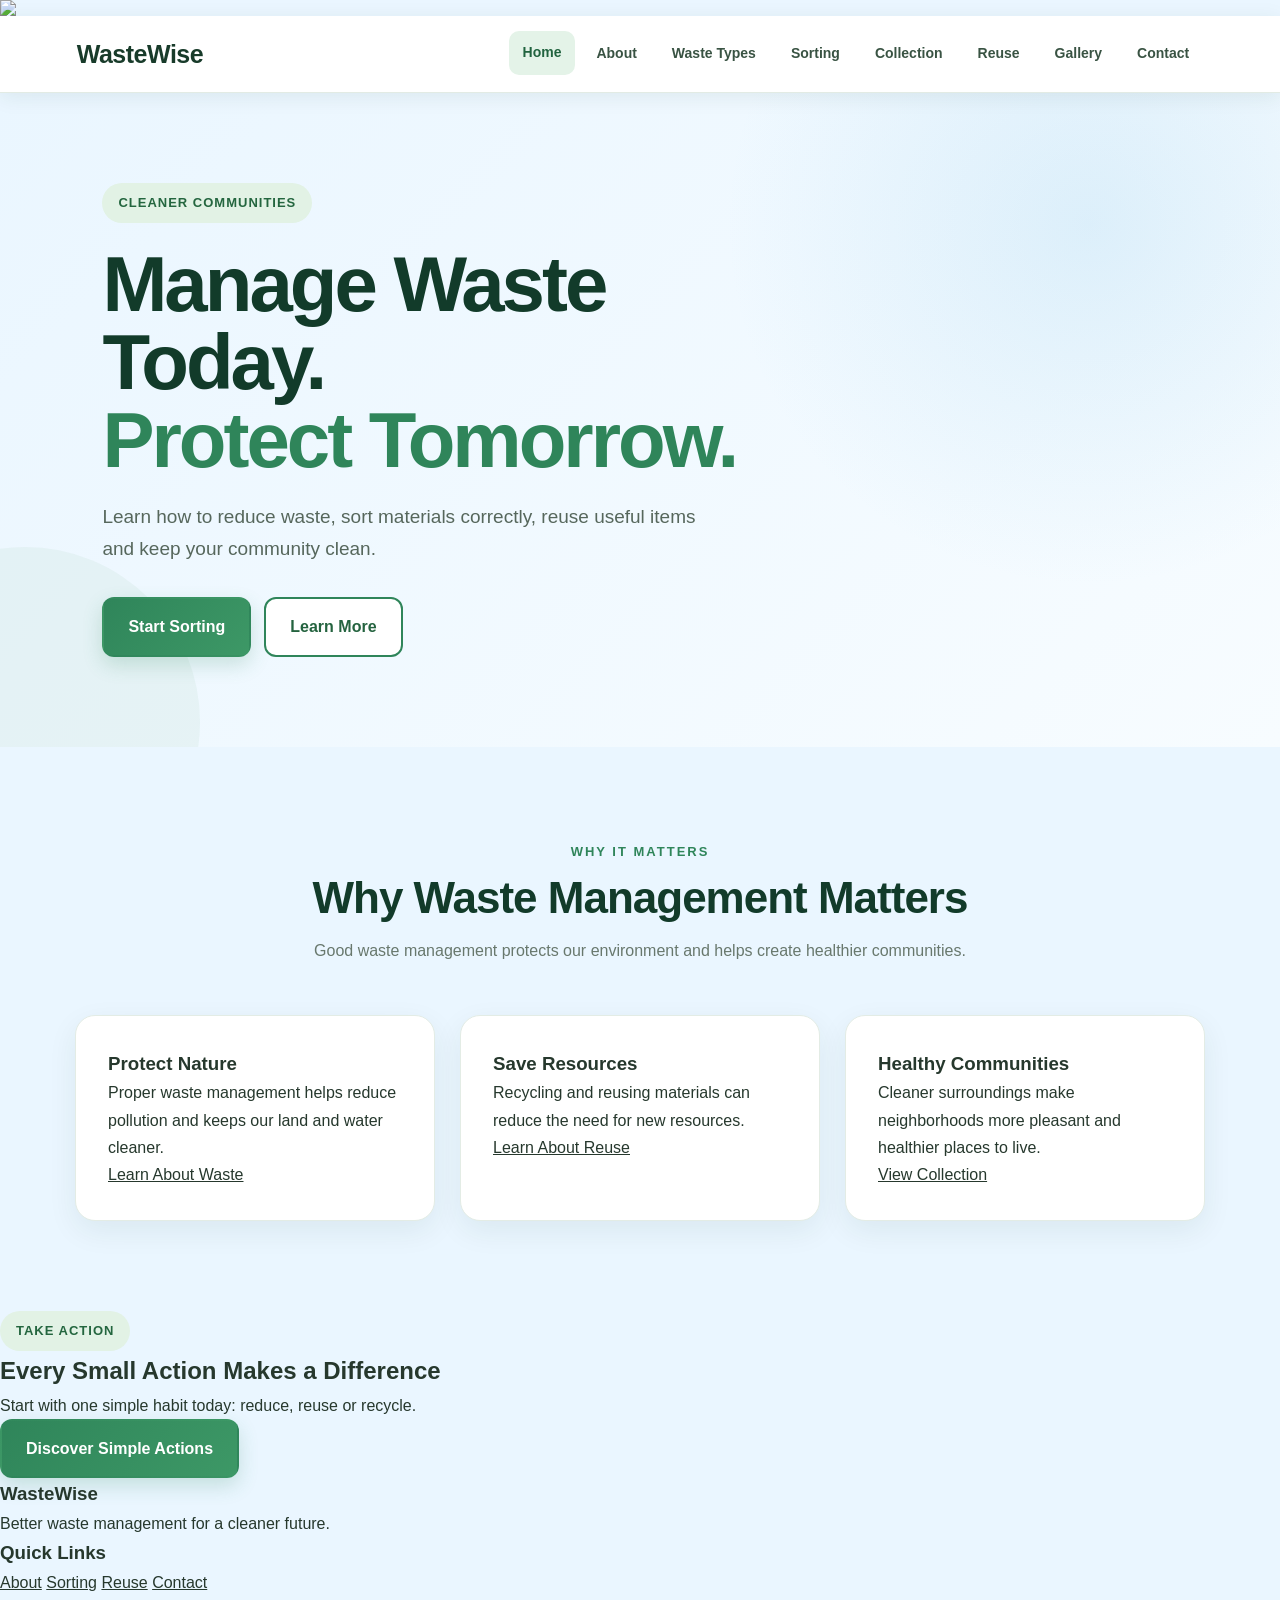
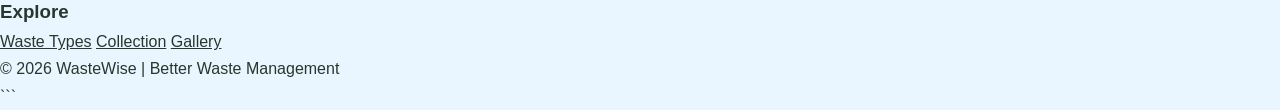
==== commit 139df7f2: "Remove alt text from image in index.html Removed alt text from recycling image." ====
--- a/index.html
+++ b/index.html
@@ -2,8 +2,8 @@
 <!DOCTYPE html>
 <html lang="en">
 
-<img src="images/wastewise-home.png"
-     alt="Recycling bins in a clean green environment">
+<img src="https://unsplash.com/s/photos/recycling?utm_source=chatgpt.com"
+
 
 <head>
     <meta charset="UTF-8">
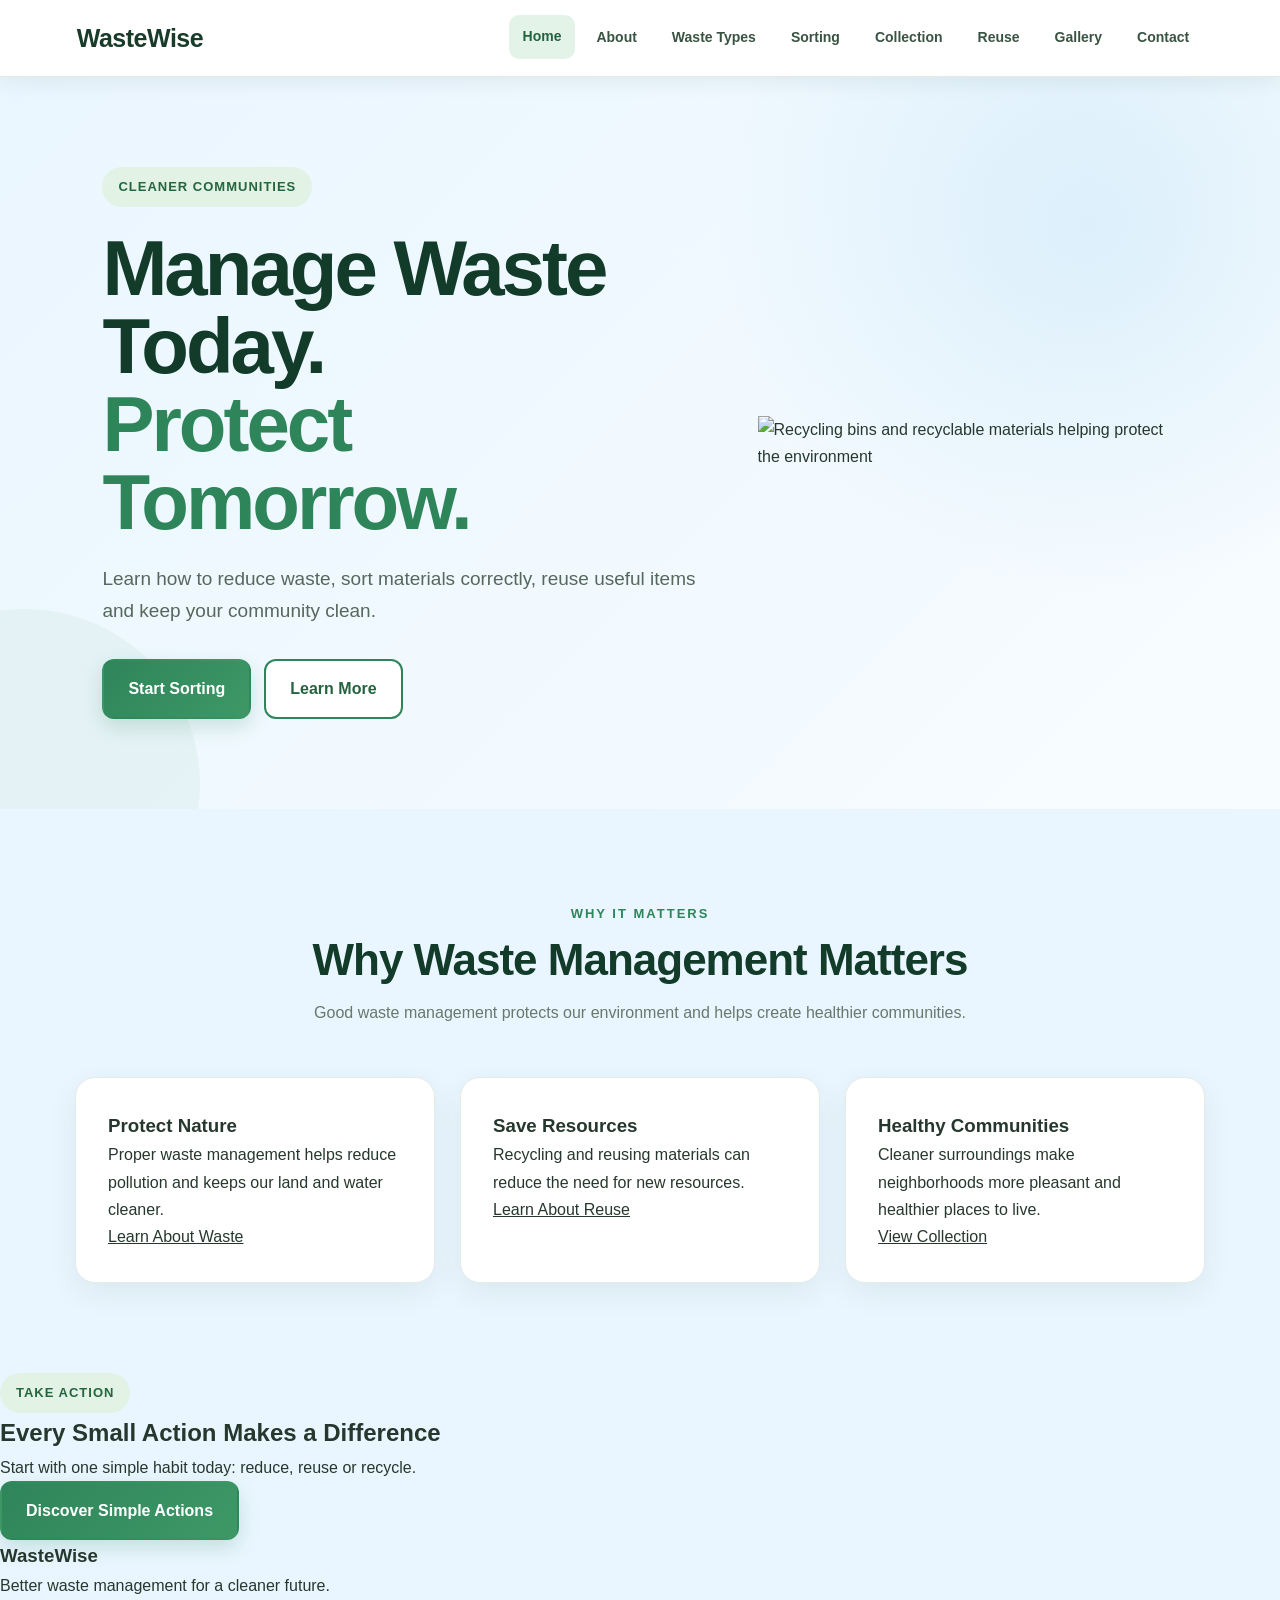
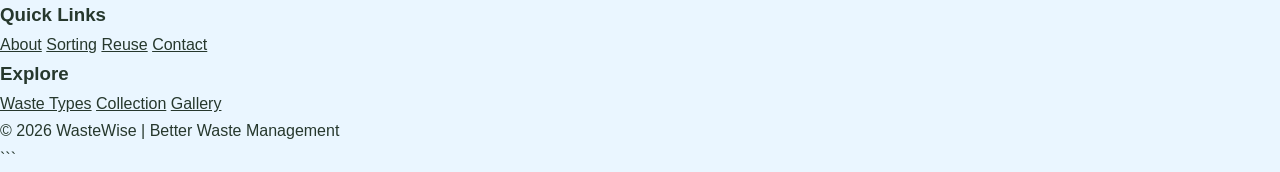
==== commit 8ffd3c34: "Improve HTML structure and formatting Refactor HTML structure for better readability and organizatio" ====
--- a/index.html
+++ b/index.html
@@ -2,7 +2,6 @@
 <!DOCTYPE html>
 <html lang="en">
 
-<img src="https://unsplash.com/s/photos/recycling?utm_source=chatgpt.com"
 
 
 <head>
@@ -42,40 +41,44 @@
 
 <main>
 
-    <!-- HERO SECTION -->
-    <section class="hero">
-
-        <div class="hero-content">
-
-            <span class="badge">
-                CLEANER COMMUNITIES
-            </span>
-
-            <h2>
-                Manage Waste Today.
-                <span>Protect Tomorrow.</span>
-            </h2>
-
-            <p>
-                Learn how to reduce waste, sort materials correctly,
-                reuse useful items and keep your community clean.
-            </p>
-
-            <div class="hero-buttons">
-
-                <a class="button" href="sorting.html">
-                    Start Sorting
-                </a>
-
-                <a class="button button-light" href="about.html">
-                    Learn More
-                </a>
-
-            </div>
-
-        </div>
-
-    </section>
+<!-- HERO SECTION -->
+<section class="hero">
+
+    <div class="hero-content">
+
+        <span class="badge">CLEANER COMMUNITIES</span>
+
+        <h2>
+            Manage Waste Today.
+            <span>Protect Tomorrow.</span>
+        </h2>
+
+        <p>
+            Learn how to reduce waste, sort materials correctly,
+            reuse useful items and keep your community clean.
+        </p>
+
+        <div class="hero-buttons">
+            <a class="button" href="sorting.html">
+                Start Sorting
+            </a>
+
+            <a class="button button-light" href="about.html">
+                Learn More
+            </a>
+        </div>
+
+    </div>
+
+    <div class="hero-image">
+        <img
+            src="https://images.unsplash.com/photo-1532996122724-e3c354a0b15b?auto=format&fit=crop&w=1000&q=85"
+            alt="Recycling bins and recyclable materials helping protect the environment"
+        >
+    </div>
+
+</section>
+
 
 
     <!-- WHY IT MATTERS -->
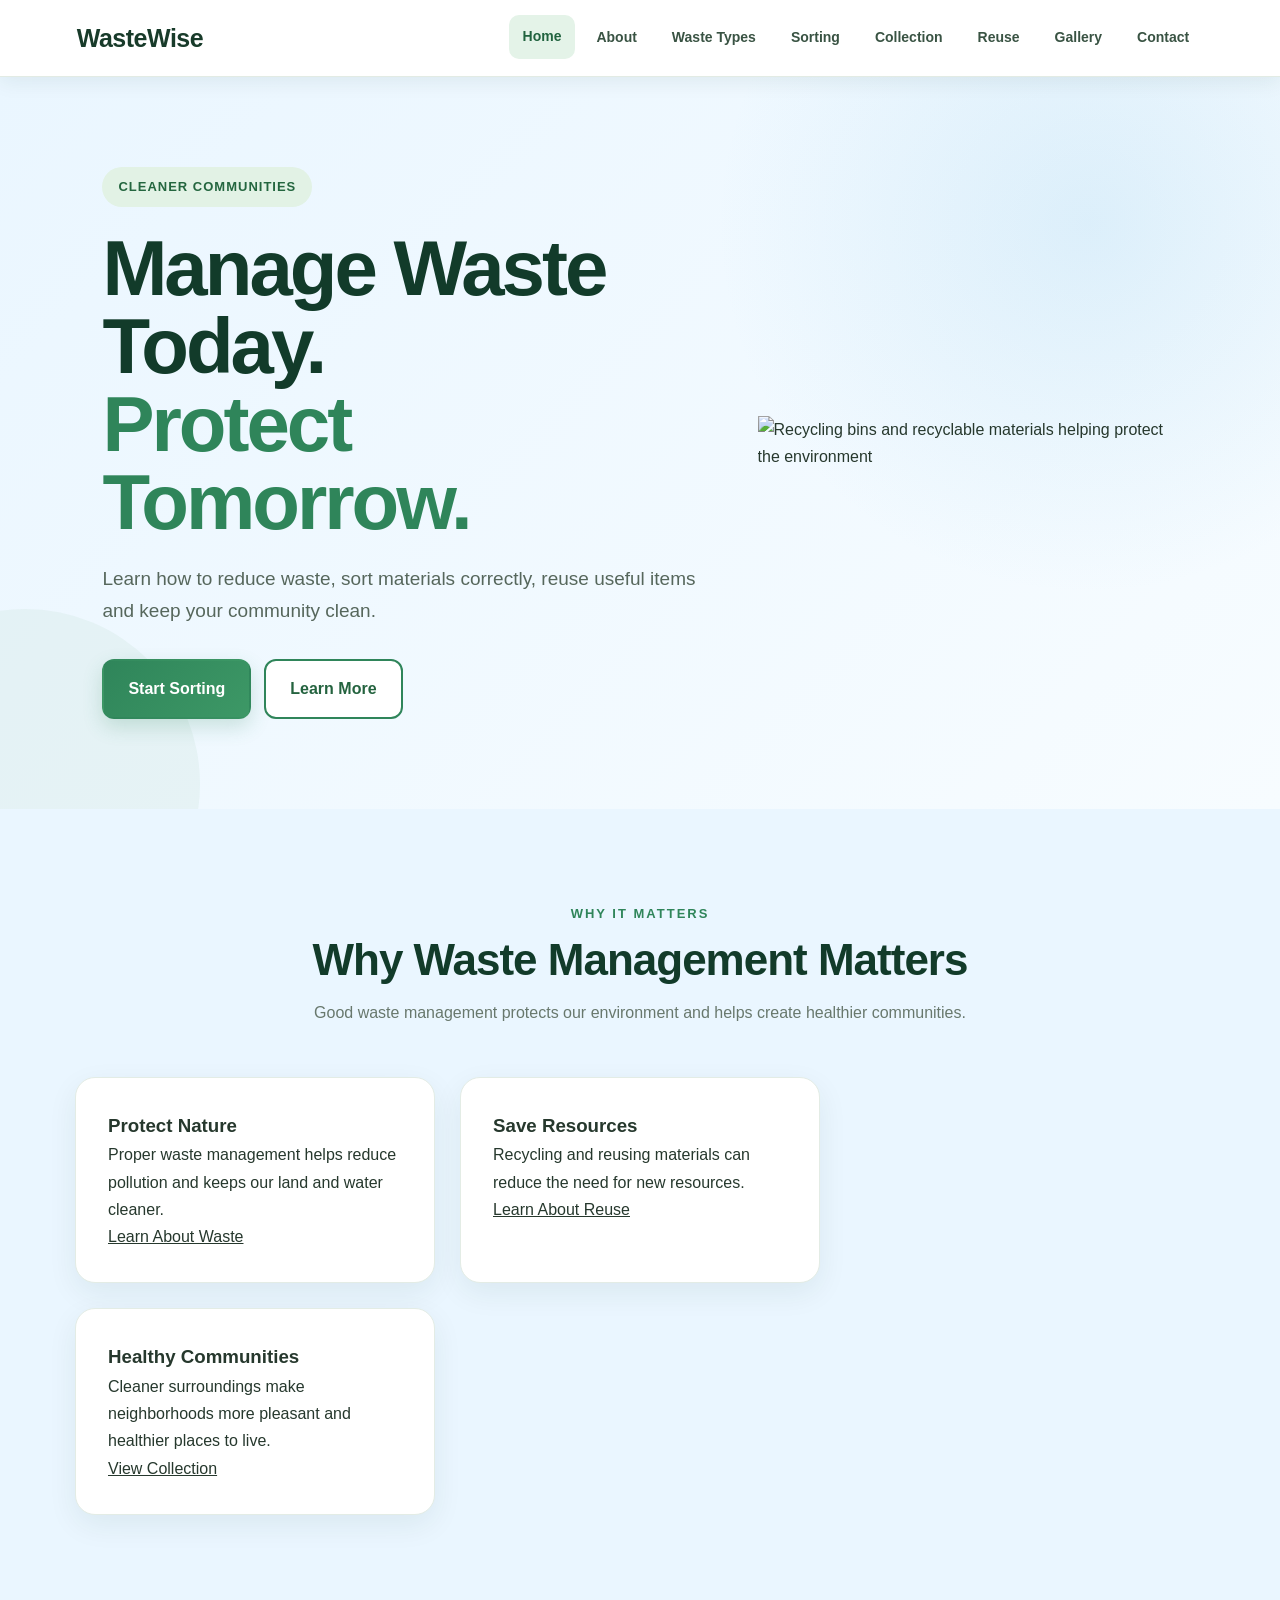
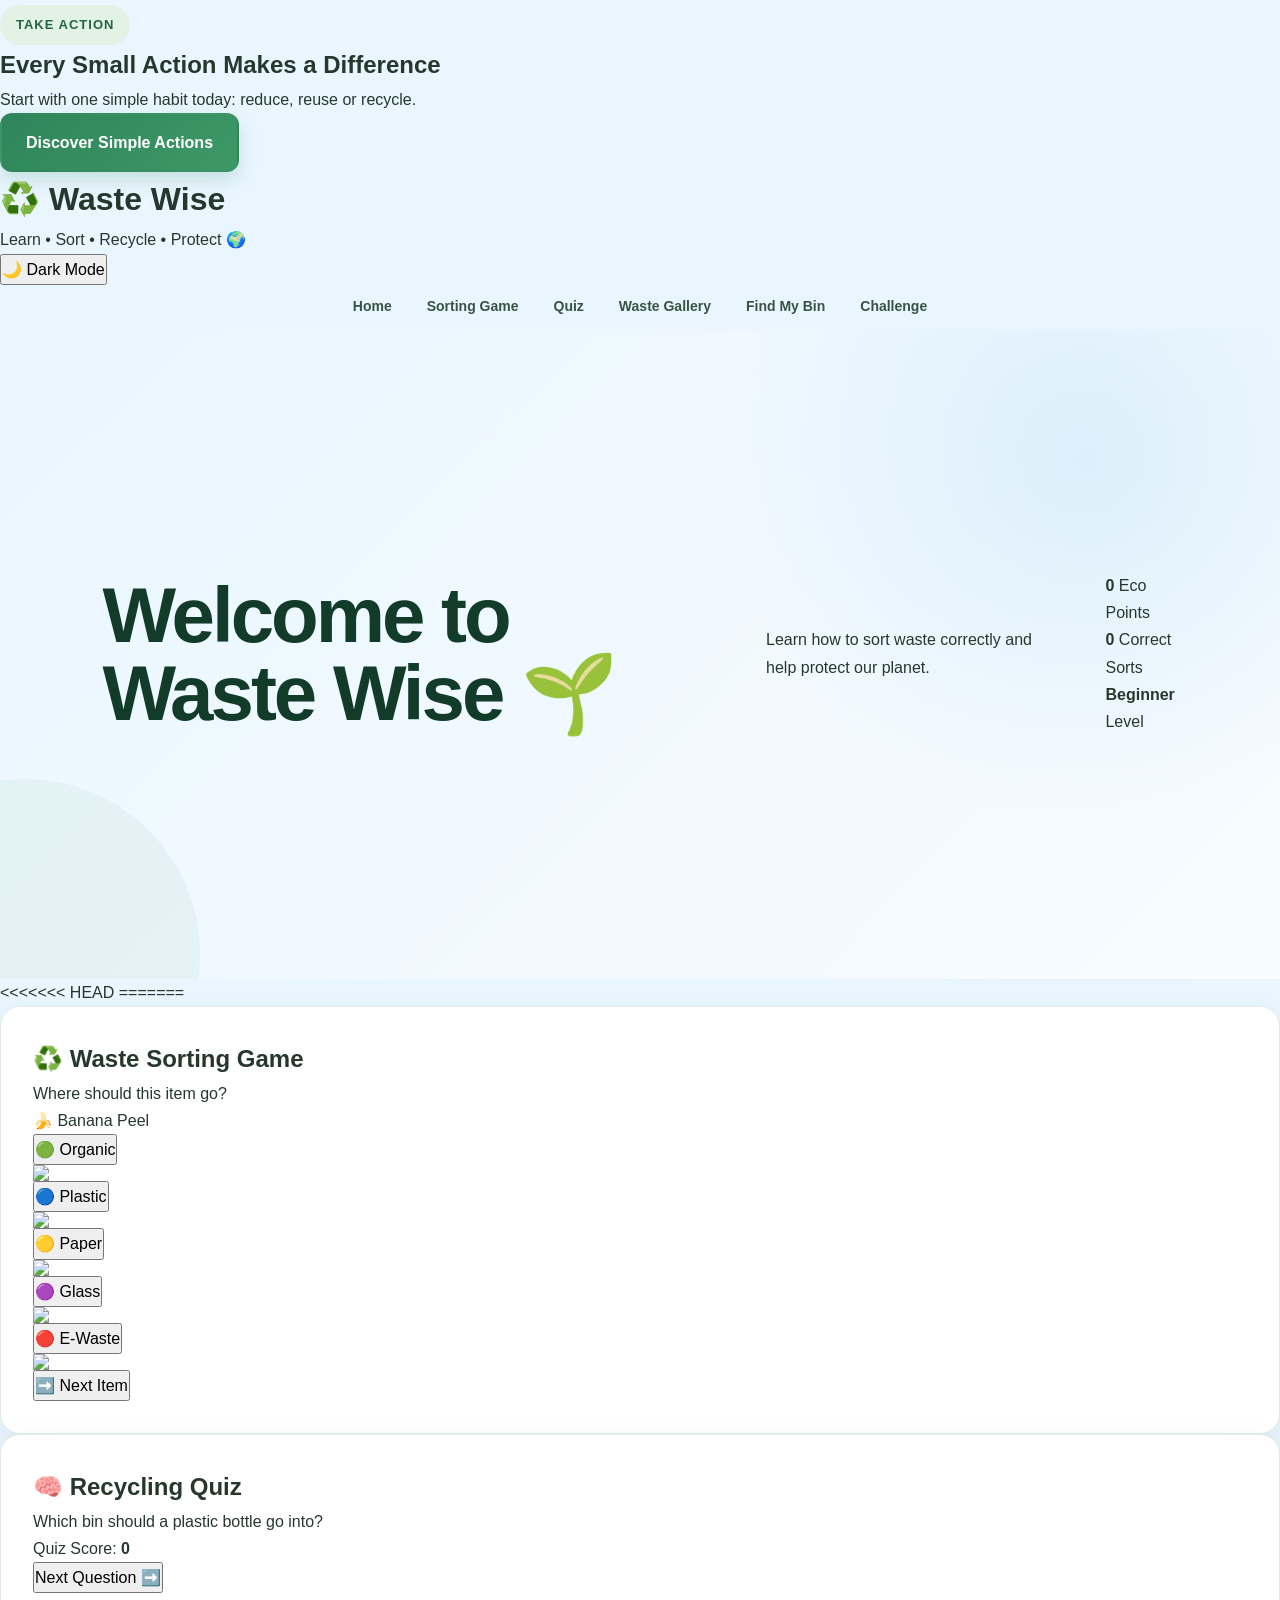
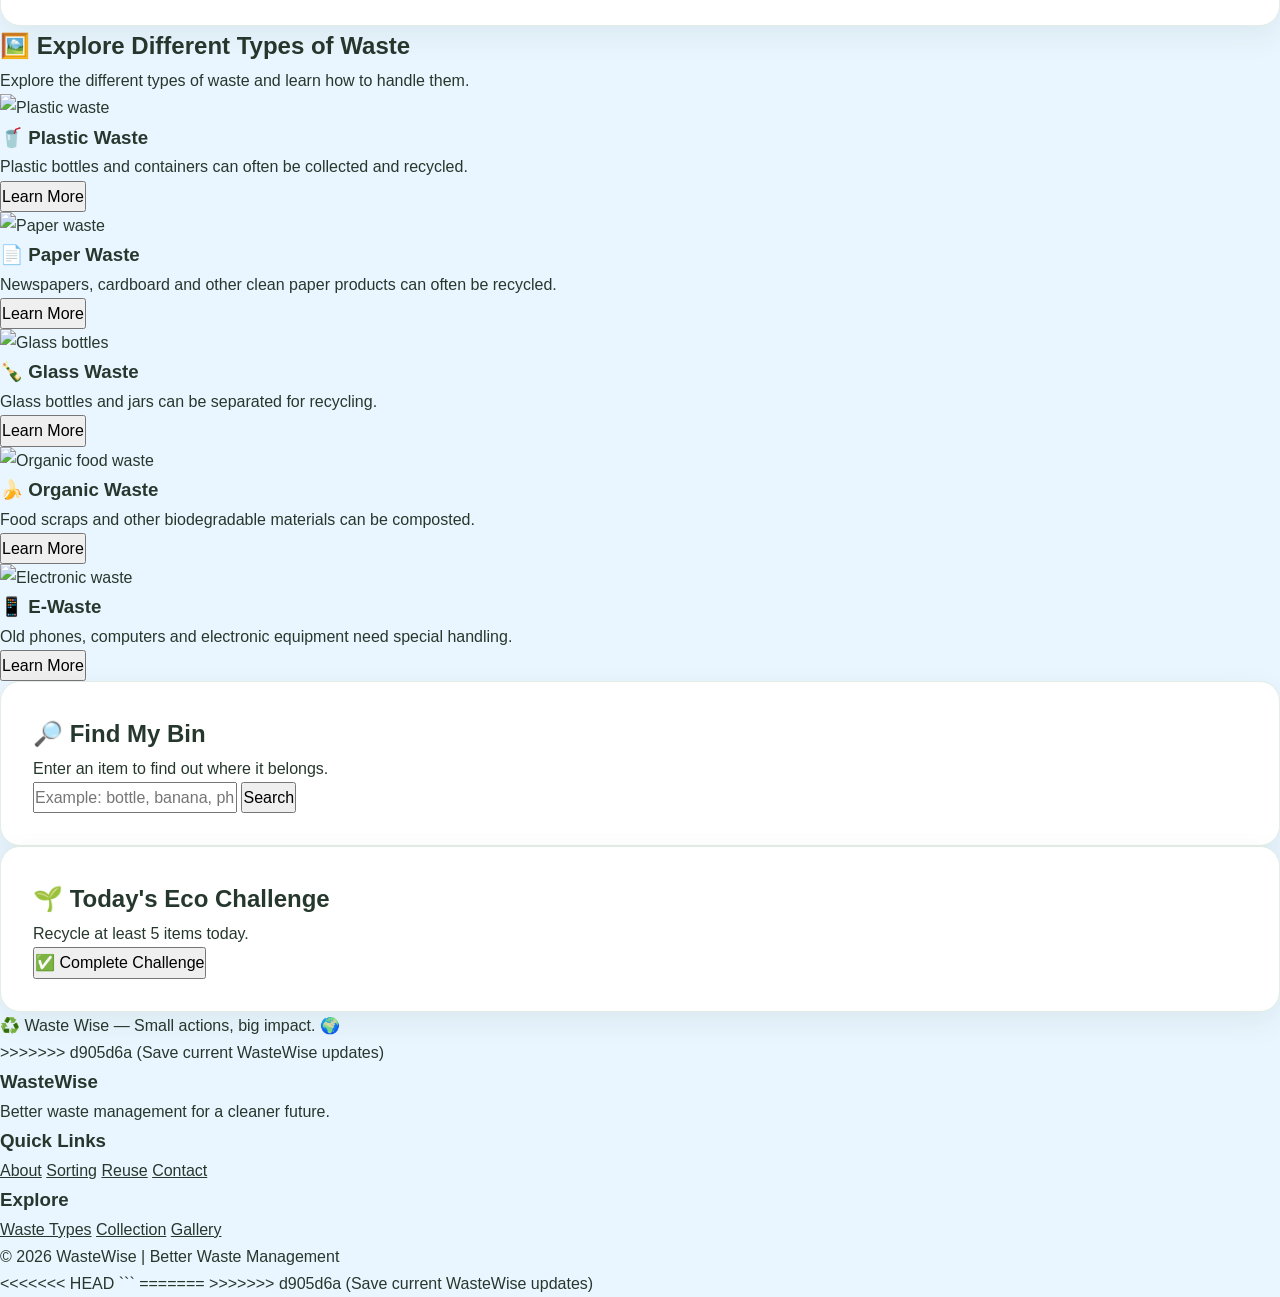
==== commit e4ddc080: "Save current WasteWise updates" ====
--- a/index.html
+++ b/index.html
@@ -132,7 +132,7 @@
                 </a>
 
             </article>
-
+<img>
 
             <article class="card">
 
@@ -182,9 +182,341 @@
     </section>
 
 </main>
-
-
+<!DOCTYPE html>
+<html lang="en">
+
+<head>
+    <meta charset="UTF-8">
+    <meta name="viewport" content="width=device-width, initial-scale=1.0">
+
+    <title>♻️ Waste Wise</title>
+
+    <link rel="stylesheet" href="styles.css">
+</head>
+
+<body>
+
+    <!-- HEADER -->
+    <header>
+        <h1>♻️ Waste Wise</h1>
+        <p>Learn • Sort • Recycle • Protect 🌍</p>
+
+        <button id="themeBtn">🌙 Dark Mode</button>
+    </header>
+
+    <!-- NAVIGATION -->
+    <nav>
+        <a href="#home">Home</a>
+        <a href="#game">Sorting Game</a>
+        <a href="#quiz">Quiz</a>
+        <a href="#gallery">Waste Gallery</a>
+        <a href="#search">Find My Bin</a>
+        <a href="#challenge">Challenge</a>
+    </nav>
+
+    <main>
+
+        <!-- HOME -->
+        <section id="home" class="hero">
+
+            <h2>Welcome to Waste Wise 🌱</h2>
+
+            <p>
+                Learn how to sort waste correctly and help protect our planet.
+            </p>
+
+            <div class="stats">
+
+                <div>
+                    <strong id="score">0</strong>
+                    <span>Eco Points</span>
+                </div>
+
+                <div>
+                    <strong id="correct">0</strong>
+                    <span>Correct Sorts</span>
+                </div>
+
+                <div>
+                    <strong id="level">Beginner</strong>
+                    <span>Level</span>
+                </div>
+
+            </div>
+
+        </section>
+
+
+<<<<<<< HEAD
 <!-- FOOTER -->
+=======
+        <!-- SORTING GAME -->
+        <section id="game" class="card">
+
+            <h2>♻️ Waste Sorting Game</h2>
+
+            <p>Where should this item go?</p>
+
+            <div id="wasteItem">
+                🍌 Banana Peel
+            </div>
+
+            <div class="bins">
+
+                <button class="bin" data-bin="organic">
+                    🟢 Organic
+                </button>
+<img src="https://encrypted-tbn0.gstatic.com/images?q=tbn:ANd9GcSeaC0_G2bf1N1W6zX9I0IlCuvh-7EzPvDOtKmOWZu4Qw&s=10">
+                <button class="bin" data-bin="plastic">
+                    🔵 Plastic
+                </button>
+<img src="https://encrypted-tbn0.gstatic.com/images?q=tbn:ANd9GcTZmIZXqI6piGgjGLbsms77Xdb0B7EjDs3CkKDe637rjA&s=10">
+                <button class="bin" data-bin="paper">
+                    🟡 Paper
+                </button>
+<img src="https://encrypted-tbn0.gstatic.com/images?q=tbn:ANd9GcS0sXI6ad0sLGBl_HPQuryUnpowM3VoGzyP6dJpClbQAw&s=10">
+                <button class="bin" data-bin="glass">
+                    🟣 Glass
+                </button>
+<img src="https://encrypted-tbn0.gstatic.com/images?q=tbn:ANd9GcRZ-2BsIHhI9haat-UV_1UwyK8wTg_8cj8V7rtFk3mitg&s=10">
+                <button class="bin" data-bin="ewaste">
+                    🔴 E-Waste
+                </button>
+<img src="https://encrypted-tbn0.gstatic.com/images?q=tbn:ANd9GcSs3fqJ9gdsmCKJLFrfNb1SIG_GFadfy3rqxEjV4QQdeg&s=10">
+            </div>
+
+            <p id="gameMessage"></p>
+
+            <button id="nextItem">
+                ➡️ Next Item
+            </button>
+
+        </section>
+
+
+        <!-- QUIZ -->
+        <section id="quiz" class="card">
+
+            <h2>🧠 Recycling Quiz</h2>
+
+            <p id="question">
+                Which bin should a plastic bottle go into?
+            </p>
+
+            <div id="answers"></div>
+
+            <p id="quizMessage"></p>
+
+            <p>
+                Quiz Score:
+                <strong id="quizScore">0</strong>
+            </p>
+
+            <button id="nextQuestion">
+                Next Question ➡️
+            </button>
+
+        </section>
+
+
+        <!-- IMAGE GALLERY -->
+        <section id="gallery" class="gallery">
+
+            <h2>🖼️ Explore Different Types of Waste</h2>
+
+            <p>
+                Explore the different types of waste and learn how to handle them.
+            </p>
+
+            <div class="gallery-grid">
+
+                <!-- PLASTIC -->
+                <div class="waste-card">
+
+                    <img
+                        src="images/plastic.jpg"
+                        alt="Plastic waste">
+
+                    <h3>🥤 Plastic Waste</h3>
+
+                    <p>
+                        Plastic bottles and containers can often be collected
+                        and recycled.
+                    </p>
+
+                    <button
+                        class="learn-btn"
+                        data-info="Clean recyclable plastic should be placed in the appropriate recycling collection.">
+                        Learn More
+                    </button>
+
+                    <p class="info"></p>
+
+                </div>
+
+
+                <!-- PAPER -->
+                <div class="waste-card">
+
+                    <img
+                        src="images/paper.jpg"
+                        alt="Paper waste">
+
+                    <h3>📄 Paper Waste</h3>
+
+                    <p>
+                        Newspapers, cardboard and other clean paper products
+                        can often be recycled.
+                    </p>
+
+                    <button
+                        class="learn-btn"
+                        data-info="Keep paper and cardboard clean and dry before putting them into the appropriate recycling collection.">
+                        Learn More
+                    </button>
+
+                    <p class="info"></p>
+
+                </div>
+
+
+                <!-- GLASS -->
+                <div class="waste-card">
+
+                    <img
+                        src="images/glass.jpg"
+                        alt="Glass bottles">
+
+                    <h3>🍾 Glass Waste</h3>
+
+                    <p>
+                        Glass bottles and jars can be separated for recycling.
+                    </p>
+
+                    <button
+                        class="learn-btn"
+                        data-info="Separate glass bottles and jars and take them to the appropriate collection point.">
+                        Learn More
+                    </button>
+
+                    <p class="info"></p>
+
+                </div>
+
+
+                <!-- ORGANIC -->
+                <div class="waste-card">
+
+                    <img
+                        src="images/organic.jpg"
+                        alt="Organic food waste">
+
+                    <h3>🍌 Organic Waste</h3>
+
+                    <p>
+                        Food scraps and other biodegradable materials can
+                        be composted.
+                    </p>
+
+                    <button
+                        class="learn-btn"
+                        data-info="Food scraps, fruit peels and vegetable waste can be suitable for composting.">
+                        Learn More
+                    </button>
+
+                    <p class="info"></p>
+
+                </div>
+
+
+                <!-- E-WASTE -->
+                <div class="waste-card">
+
+                    <img
+                        src="images/ewaste.jpg"
+                        alt="Electronic waste">
+
+                    <h3>📱 E-Waste</h3>
+
+                    <p>
+                        Old phones, computers and electronic equipment need
+                        special handling.
+                    </p>
+
+                    <button
+                        class="learn-btn"
+                        data-info="Take electronic waste to an appropriate e-waste collection or recycling facility.">
+                        Learn More
+                    </button>
+
+                    <p class="info"></p>
+
+                </div>
+
+            </div>
+
+        </section>
+
+
+        <!-- FIND MY BIN -->
+        <section id="search" class="card">
+
+            <h2>🔎 Find My Bin</h2>
+
+            <p>
+                Enter an item to find out where it belongs.
+            </p>
+
+            <input
+                type="text"
+                id="wasteSearch"
+                placeholder="Example: bottle, banana, phone">
+
+            <button id="searchBtn">
+                Search
+            </button>
+
+            <div id="searchResult"></div>
+
+        </section>
+
+
+        <!-- DAILY CHALLENGE -->
+        <section id="challenge" class="card">
+
+            <h2>🌱 Today's Eco Challenge</h2>
+
+            <p id="challengeText">
+                Recycle at least 5 items today.
+            </p>
+
+            <button id="completeChallenge">
+                ✅ Complete Challenge
+            </button>
+
+            <p id="challengeMessage"></p>
+
+        </section>
+
+    </main>
+
+
+    <!-- FOOTER -->
+    <footer>
+
+        <p>
+            ♻️ Waste Wise — Small actions, big impact. 🌍
+        </p>
+
+    </footer>
+
+
+    <script src="script.js"></script>
+
+</body>
+
+</html>
+>>>>>>> d905d6a (Save current WasteWise updates)
 <footer>
 
     <div class="footer-content">
@@ -234,7 +566,11 @@
     </div>
 
 </footer>
+<<<<<<< HEAD
 
 </body>
 </html>
 ```
+=======
+</html>
+>>>>>>> d905d6a (Save current WasteWise updates)
--- a/styles.css
+++ b/styles.css
@@ -382,4 +382,770 @@
     height: 68px;
     display: grid;
     place-it
+
+/* WASTEWISE HOMEPAGE HERO */
+
+.hero {
+    display: flex;
+    align-items: center;
+    justify-content: space-between;
+    gap: 40px;
+    padding: 55px;
+    margin: 30px auto;
+    max-width: 1250px;
+    border-radius: 24px;
+    background: linear-gradient(135deg, #e8f8ed, #d3f0dd);
+    overflow: hidden;
+}
+
+.hero-content {
+    flex: 1;
+    min-width: 0;
+}
+
+.hero-content h2 {
+    color: #124d35;
+    font-size: clamp(2rem, 4vw, 3.5rem);
+    line-height: 1.15;
+    margin: 20px 0;
+}
+
+.hero-content h2 span {
+    display: block;
+    color: #159447;
+}
+
+.hero-content p {
+    max-width: 520px;
+    line-height: 1.8;
+    margin-bottom: 25px;
+}
+
+.hero-image {
+    flex: 1;
+    min-width: 0;
+}
+
+.hero-image img {
+    display: block;
+    width: 100%;
+    height: 350px;
+    object-fit: cover;
+    border-radius: 22px;
+    box-shadow: 0 15px 35px rgba(18, 77, 53, 0.18);
+    transition: transform 0.35s ease;
+}
+
+.hero-image img:hover {
+    transform: scale(1.03);
+}
+
+.hero-buttons {
+    display: flex;
+    flex-wrap: wrap;
+    gap: 14px;
+}
+
+@media (max-width: 768px) {
+    .hero {
+        flex-direction: column;
+        padding: 28px 22px;
+        margin: 18px;
+    }
+
+    .hero-image {
+        width: 100%;
+    }
+
+    .hero-image img {
+        height: 250px;
+    }
+}
+   
+/* WASTEWISE HERO BACKGROUND */
+
+.hero {
+    background:
+        linear-gradient(
+            90deg,
+            rgba(232, 248, 237, 0.96),
+            rgba(232, 248, 237, 0.65)
+        ),
+        url("https://images.unsplash.com/photo-1532996122724-e3c354a0b15b?auto=format&fit=crop&w=1600&q=85");
+
+    background-size: cover;
+    background-position: center;
+    background-repeat: no-repeat;
+
+    border-radius: 24px;
+    padding: 60px 40px;
+    min-height: 420px;
+}
+
+   
+body {
+    background-image:
+        linear-gradient(
+            rgba(247, 250, 247, 0.90),
+            rgba(247, 250, 247, 0.90)
+        ),
+        url("https://images.unsplash.com/photo-1470071459604-3b5ec3a7fe05?auto=format&fit=crop&w=1600&q=85");
+
+    background-size: cover;
+    background-position: center;
+    background-attachment: fixed;
+    background-repeat: no-repeat;
+}
+
+/* =========================================
+   WASTEWISE CONTACT PAGE DESIGN
+========================================= */
+
+.contact-page {
+    background: #f1f8f1;
+    color: #183c30;
+}
+
+/* HEADER */
+
+.contact-page .header {
+    display: flex;
+    align-items: center;
+    justify-content: space-between;
+    gap: 20px;
+    flex-wrap: wrap;
+    padding: 18px 5%;
+    background: rgba(255, 255, 255, 0.97);
+    box-shadow: 0 3px 20px rgba(20, 70, 40, 0.08);
+}
+
+.contact-page .logo {
+    display: flex;
+    align-items: center;
+    gap: 10px;
+    color: #087443;
+    text-decoration: none;
+}
+
+.contact-page .logo span {
+    font-size: 2rem;
+}
+
+.contact-page .logo h1 {
+    font-size: 1.7rem;
+}
+
+.contact-page nav {
+    display: flex;
+    flex-wrap: wrap;
+    gap: 10px 18px;
+}
+
+.contact-page nav a {
+    text-decoration: none;
+    color: #315b48;
+    font-weight: 700;
+    transition: color 0.2s;
+}
+
+.contact-page nav a:hover,
+.contact-page nav a.active {
+    color: #079447;
+}
+
+/* NATURE BACKGROUND HERO */
+
+.contact-hero {
+    max-width: 1400px;
+    margin: 24px auto;
+    padding: 85px 7%;
+    min-height: 390px;
+    border-radius: 25px;
+
+    background:
+        linear-gradient(
+            90deg,
+            rgba(5, 55, 37, 0.88),
+            rgba(8, 88, 54, 0.62),
+            rgba(8, 88, 54, 0.20)
+        ),
+        url("https://images.unsplash.com/photo-1470071459604-3b5ec3a7fe05?auto=format&fit=crop&w=1800&q=85");
+
+    background-size: cover;
+    background-position: center;
+    color: white;
+}
+
+.contact-eyebrow,
+.contact-label {
+    font-size: 0.8rem;
+    font-weight: 900;
+    letter-spacing: 2px;
+    color: #b6f5c9;
+}
+
+.contact-hero h2 {
+    max-width: 750px;
+    margin: 18px 0;
+    font-size: clamp(2.2rem, 5vw, 4rem);
+    line-height: 1.15;
+}
+
+.contact-hero h2 span {
+    color: #a9f3b8;
+}
+
+.contact-hero > p {
+    max-width: 620px;
+    line-height: 1.9;
+    font-size: 1.05rem;
+    margin-bottom: 26px;
+}
+
+.contact-hero-button,
+.contact-cta a {
+    display: inline-block;
+    padding: 13px 23px;
+    border-radius: 30px;
+    background: #19a653;
+    color: white;
+    font-weight: 800;
+    text-decoration: none;
+    transition: transform 0.2s, background 0.2s;
+}
+
+.contact-hero-button:hover,
+.contact-cta a:hover {
+    background: #08783c;
+    transform: translateY(-3px);
+}
+
+/* MAIN CONTACT LAYOUT */
+
+.contact-section {
+    max-width: 1200px;
+    margin: 65px auto;
+    padding: 0 25px;
+    display: grid;
+    grid-template-columns: 0.9fr 1.1fr;
+    align-items: start;
+    gap: 45px;
+}
+
+.contact-intro {
+    padding: 15px 0;
+}
+
+.contact-label {
+    color: #128247;
+}
+
+.contact-intro > h2 {
+    font-size: clamp(1.9rem, 3vw, 2.6rem);
+    line-height: 1.2;
+    margin: 15px 0;
+}
+
+.contact-intro > p {
+    color: #62776b;
+    line-height: 1.9;
+    margin-bottom: 28px;
+}
+
+/* CONTACT INFORMATION CARDS */
+
+.contact-info-card {
+    display: flex;
+    align-items: flex-start;
+    gap: 16px;
+    margin: 17px 0;
+    padding: 20px;
+    background: white;
+    border: 1px solid #dfede1;
+    border-radius: 18px;
+    box-shadow: 0 8px 25px rgba(30, 80, 45, 0.06);
+    transition: transform 0.25s, box-shadow 0.25s;
+}
+
+.contact-info-card:hover {
+    transform: translateY(-4px);
+    box-shadow: 0 12px 28px rgba(30, 80, 45, 0.12);
+}
+
+.contact-icon {
+    flex-shrink: 0;
+    display: grid;
+    place-items: center;
+    width: 50px;
+    height: 50px;
+    border-radius: 15px;
+    background: #e1f7e7;
+    font-size: 1.5rem;
+}
+
+.contact-info-card h3 {
+    margin-bottom: 5px;
+}
+
+.contact-info-card p {
+    color: #687d70;
+    line-height: 1.6;
+}
+
+.contact-info-card a {
+    color: #078342;
+    overflow-wrap: anywhere;
+}
+
+/* FORM */
+
+.contact-page .contact-form {
+    padding: 32px;
+    border-radius: 25px;
+    background: rgba(255, 255, 255, 0.97);
+    border: 1px solid #e0eee3;
+    box-shadow: 0 18px 55px rgba(24, 77, 43, 0.12);
+}
+
+.form-heading {
+    display: flex;
+    align-items: center;
+    gap: 14px;
+    margin-bottom: 24px;
+}
+
+.form-heading > span {
+    display: grid;
+    place-items: center;
+    width: 55px;
+    height: 55px;
+    border-radius: 17px;
+    background: #e1f7e7;
+    color: #078342;
+    font-size: 1.8rem;
+}
+
+.form-heading h2 {
+    font-size: 1.55rem;
+}
+
+.form-heading p,
+.form-note {
+    color: #718276;
+    font-size: 0.9rem;
+}
+
+.contact-page .contact-form label {
+    display: block;
+    margin: 16px 0 7px;
+    font-weight: 800;
+    color: #244c38;
+}
+
+.contact-page .contact-form input,
+.contact-page .contact-form textarea {
+    display: block;
+    width: 100%;
+    padding: 14px 15px;
+    border: 1px solid #d9e7dc;
+    border-radius: 12px;
+    background: #fafffa;
+    color: #183c30;
+    outline: none;
+    transition: border-color 0.2s, box-shadow 0.2s;
+}
+
+.contact-page .contact-form input:focus,
+.contact-page .contact-form textarea:focus {
+    border-color: #159447;
+    box-shadow: 0 0 0 4px rgba(21, 148, 71, 0.12);
+}
+
+.contact-page .contact-form textarea {
+    resize: vertical;
+}
+
+.send-message-button {
+    width: 100%;
+    margin-top: 22px;
+    padding: 15px 20px;
+    display: flex;
+    justify-content: center;
+    gap: 12px;
+    border: none;
+    border-radius: 13px;
+    background: linear-gradient(135deg, #20ad53, #087b3a);
+    color: white;
+    font-weight: 900;
+    font-size: 1rem;
+    box-shadow: 0 8px 18px rgba(21, 148, 71, 0.2);
+    transition: transform 0.2s, box-shadow 0.2s;
+}
+
+.send-message-button:hover {
+    transform: translateY(-3px);
+    box-shadow: 0 12px 25px rgba(21, 148, 71, 0.27);
+}
+
+.form-note {
+    margin-top: 15px;
+    text-align: center;
+}
+
+/* CLOSING BANNER */
+
+.contact-cta {
+    margin: 50px auto;
+    max-width: 1150px;
+    padding: 45px 25px;
+    text-align: center;
+    border-radius: 24px;
+    background: linear-gradient(135deg, #e0f6e6, #c5ebd0);
+}
+
+.contact-cta > span {
+    font-size: 2.5rem;
+}
+
+.contact-cta h2 {
+    margin: 10px 0;
+    font-size: clamp(1.7rem, 3vw, 2.4rem);
+}
+
+.contact-cta p {
+    margin-bottom: 22px;
+    color: #536f5c;
+}
+
+/* FOOTER */
+
+.contact-footer {
+    padding: 45px 6% 18px;
+    background: #103f31;
+    color: white;
+}
+
+.contact-footer .footer-content {
+    display: flex;
+    justify-content: space-between;
+    flex-wrap: wrap;
+    gap: 35px;
+    max-width: 1150px;
+    margin: auto;
+}
+
+.contact-footer h3 {
+    margin-bottom: 12px;
+}
+
+.contact-footer p {
+    color: #d0e8d8;
+}
+
+.contact-footer a {
+    display: block;
+    width: fit-content;
+    margin: 8px 0;
+    color: #d0e8d8;
+    text-decoration: none;
+}
+
+.contact-footer a:hover {
+    color: #8df0aa;
+}
+
+.contact-footer .copyright {
+    margin-top: 30px;
+    padding-top: 18px;
+    border-top: 1px solid rgba(255, 255, 255, 0.17);
+    text-align: center;
+}
+
+/* MOBILE RESPONSIVENESS */
+
+@media (max-width: 800px) {
+    .contact-page .header {
+        justify-content: center;
+    }
+
+    .contact-page nav {
+        justify-content: center;
+    }
+
+    .contact-hero {
+        margin: 15px;
+        padding: 55px 25px;
+        background-position: center;
+    }
+
+    .contact-section {
+        grid-template-columns: 1fr;
+        gap: 25px;
+        margin: 40px auto;
+    }
+
+    .contact-page .contact-form {
+        padding: 24px;
+    }
+
+    .contact-cta {
+        margin: 30px 15px;
+    }
+}
+
+@media (max-width: 480px) {
+    .contact-page nav {
+        gap: 10px 13px;
+    }
+
+    .contact-page nav a {
+        font-size: 0.88rem;
+    }
+
+    .contact-hero h2 {
+        font-size: 2.2rem;
+    }
+
+    .contact-footer .footer-content {
+        flex-direction: column;
+    }
+}
+
+/* FORCE THE NATURE BACKGROUND ON CONTACT PAGE */
+
+body.contact-page {
+    background-color: #e6f3e6 !important;
+    background-image:
+        linear-gradient(
+            rgba(9, 55, 34, 0.30),
+            rgba(9, 55, 34, 0.30)
+        ),
+        url("https://images.unsplash.com/photo-1470071459604-3b5ec3a7fe05?auto=format&fit=crop&w=1800&q=85") !important;
+
+    background-size: cover !important;
+    background-position: center !important;
+    background-attachment: fixed !important;
+    background-repeat: no-repeat !important;
+}
+
+/* Make the nature photo clearly visible in the top banner */
+
+.contact-page .contact-hero {
+    background:
+        linear-gradient(
+            90deg,
+            rgba(4, 45, 27, 0.55),
+            rgba(4, 45, 27, 0.12)
+        ),
+        url("https://images.unsplash.com/photo-1470071459604-3b5ec3a7fe05?auto=format&fit=crop&w=1800&q=85") center / cover no-repeat !important;
+
+    color: white !important;
+    min-height: 400px;
+}
+
+/* ===== WASTEWISE CONTACT PAGE: DESIGN FIX ===== */
+
+body.contact-page {
+    margin: 0;
+    background: #f1f7ef;
+    color: #183c30;
+    font-family: "Segoe UI", Arial, sans-serif;
+    line-height: 1.6;
+}
+
+/* Nature hero */
+body.contact-page .contact-hero {
+    max-width: 1250px;
+    margin: 25px auto;
+    padding: 80px 55px;
+    min-height: 330px;
+    box-sizing: border-box;
+    border-radius: 25px;
+    color: white;
+
+    background:
+        linear-gradient(90deg, rgba(5, 55, 37, .88), rgba(5, 55, 37, .25)),
+        url("https://images.unsplash.com/photo-1470071459604-3b5ec3a7fe05?auto=format&fit=crop&w=1600&q=85")
+        center / cover no-repeat;
+}
+
+body.contact-page .contact-hero h2 {
+    max-width: 700px;
+    font-size: clamp(32px, 5vw, 58px);
+    line-height: 1.15;
+    margin: 18px 0;
+}
+
+body.contact-page .contact-hero h2 span {
+    display: block;
+    color: #a8f0b8;
+}
+
+body.contact-page .contact-hero p {
+    max-width: 600px;
+    margin-bottom: 25px;
+}
+
+/* Two-column contact layout */
+body.contact-page .contact-section {
+    max-width: 1150px;
+    margin: 60px auto;
+    padding: 0 24px;
+    display: grid;
+    grid-template-columns: 1fr 1.1fr;
+    gap: 40px;
+    align-items: start;
+    box-sizing: border-box;
+}
+
+/* Contact information cards */
+body.contact-page .contact-info-card {
+    display: flex;
+    align-items: flex-start;
+    gap: 15px;
+    padding: 20px;
+    margin: 16px 0;
+    background: white;
+    border: 1px solid #dceadd;
+    border-radius: 16px;
+    box-shadow: 0 8px 24px rgba(15, 70, 40, .08);
+}
+
+body.contact-page .contact-icon {
+    min-width: 48px;
+    height: 48px;
+    display: grid;
+    place-items: center;
+    border-radius: 14px;
+    background: #e0f5e5;
+    font-size: 23px;
+}
+
+body.contact-page .contact-info-card p {
+    color: #61766a;
+}
+
+body.contact-page .contact-info-card a {
+    color: #087b43;
+    overflow-wrap: anywhere;
+}
+
+/* Contact form */
+body.contact-page .contact-form {
+    display: flex;
+    flex-direction: column;
+    gap: 8px;
+    padding: 30px;
+    background: white;
+    border: 1px solid #dceadd;
+    border-radius: 22px;
+    box-shadow: 0 14px 40px rgba(15, 70, 40, .10);
+    box-sizing: border-box;
+    min-width: 0;
+}
+
+body.contact-page .form-heading {
+    display: flex;
+    gap: 14px;
+    align-items: center;
+    margin-bottom: 15px;
+}
+
+body.contact-page .form-heading h2 {
+    margin: 0;
+}
+
+body.contact-page .form-heading p {
+    color: #61766a;
+}
+
+body.contact-page .contact-form label {
+    margin-top: 10px;
+    font-weight: 700;
+}
+
+body.contact-page .contact-form input,
+body.contact-page .contact-form textarea {
+    width: 100%;
+    max-width: 100%;
+    padding: 13px;
+    box-sizing: border-box;
+    border: 1px solid #cfdfd2;
+    border-radius: 10px;
+    background: #fbfefb;
+    color: #183c30;
+}
+
+body.contact-page .contact-form input:focus,
+body.contact-page .contact-form textarea:focus {
+    outline: 2px solid #159447;
+    outline-offset: 1px;
+}
+
+body.contact-page .send-message-button {
+    margin-top: 16px;
+    padding: 14px;
+    border: 0;
+    border-radius: 11px;
+    background: #128747;
+    color: white;
+    font-weight: 800;
+    cursor: pointer;
+}
+
+body.contact-page .form-note {
+    color: #61766a;
+    text-align: center;
+}
+
+/* Closing banner */
+body.contact-page .contact-cta {
+    margin: 45px auto;
+    padding: 40px 20px;
+    max-width: 1150px;
+    text-align: center;
+    border-radius: 22px;
+    background: linear-gradient(135deg, #dff5e4, #bce8ca);
+    box-sizing: border-box;
+}
+
+body.contact-page .contact-cta a {
+    display: inline-block;
+    margin-top: 15px;
+    padding: 12px 22px;
+    background: #128747;
+    color: white;
+    border-radius: 25px;
+    text-decoration: none;
+}
+
+/* Mobile screens */
+@media (max-width: 800px) {
+    body.contact-page .contact-hero {
+        margin: 15px;
+        padding: 45px 25px;
+    }
+    #recycle > img {
+    width: 100%;
+    max-width: 600px;
+    display: block;
+    margin: 20px auto;
+    border-radius: 15px;
+}
+
+    body.contact-page .contact-section {
+        grid-template-columns: 1fr;
+        margin: 35px auto;
+        gap: 25px;
+    }
+
+    body.contact-page .contact-form {
+        padding: 22px;
+    }
+
+    body.contact-page .contact-cta {
+        margin: 25px 15px;
+    }
+}
+
 ```
--- a/styles.css
+++ b/styles.css
@@ -382,4 +382,770 @@
     height: 68px;
     display: grid;
     place-it
+
+/* WASTEWISE HOMEPAGE HERO */
+
+.hero {
+    display: flex;
+    align-items: center;
+    justify-content: space-between;
+    gap: 40px;
+    padding: 55px;
+    margin: 30px auto;
+    max-width: 1250px;
+    border-radius: 24px;
+    background: linear-gradient(135deg, #e8f8ed, #d3f0dd);
+    overflow: hidden;
+}
+
+.hero-content {
+    flex: 1;
+    min-width: 0;
+}
+
+.hero-content h2 {
+    color: #124d35;
+    font-size: clamp(2rem, 4vw, 3.5rem);
+    line-height: 1.15;
+    margin: 20px 0;
+}
+
+.hero-content h2 span {
+    display: block;
+    color: #159447;
+}
+
+.hero-content p {
+    max-width: 520px;
+    line-height: 1.8;
+    margin-bottom: 25px;
+}
+
+.hero-image {
+    flex: 1;
+    min-width: 0;
+}
+
+.hero-image img {
+    display: block;
+    width: 100%;
+    height: 350px;
+    object-fit: cover;
+    border-radius: 22px;
+    box-shadow: 0 15px 35px rgba(18, 77, 53, 0.18);
+    transition: transform 0.35s ease;
+}
+
+.hero-image img:hover {
+    transform: scale(1.03);
+}
+
+.hero-buttons {
+    display: flex;
+    flex-wrap: wrap;
+    gap: 14px;
+}
+
+@media (max-width: 768px) {
+    .hero {
+        flex-direction: column;
+        padding: 28px 22px;
+        margin: 18px;
+    }
+
+    .hero-image {
+        width: 100%;
+    }
+
+    .hero-image img {
+        height: 250px;
+    }
+}
+   
+/* WASTEWISE HERO BACKGROUND */
+
+.hero {
+    background:
+        linear-gradient(
+            90deg,
+            rgba(232, 248, 237, 0.96),
+            rgba(232, 248, 237, 0.65)
+        ),
+        url("https://images.unsplash.com/photo-1532996122724-e3c354a0b15b?auto=format&fit=crop&w=1600&q=85");
+
+    background-size: cover;
+    background-position: center;
+    background-repeat: no-repeat;
+
+    border-radius: 24px;
+    padding: 60px 40px;
+    min-height: 420px;
+}
+
+   
+body {
+    background-image:
+        linear-gradient(
+            rgba(247, 250, 247, 0.90),
+            rgba(247, 250, 247, 0.90)
+        ),
+        url("https://images.unsplash.com/photo-1470071459604-3b5ec3a7fe05?auto=format&fit=crop&w=1600&q=85");
+
+    background-size: cover;
+    background-position: center;
+    background-attachment: fixed;
+    background-repeat: no-repeat;
+}
+
+/* =========================================
+   WASTEWISE CONTACT PAGE DESIGN
+========================================= */
+
+.contact-page {
+    background: #f1f8f1;
+    color: #183c30;
+}
+
+/* HEADER */
+
+.contact-page .header {
+    display: flex;
+    align-items: center;
+    justify-content: space-between;
+    gap: 20px;
+    flex-wrap: wrap;
+    padding: 18px 5%;
+    background: rgba(255, 255, 255, 0.97);
+    box-shadow: 0 3px 20px rgba(20, 70, 40, 0.08);
+}
+
+.contact-page .logo {
+    display: flex;
+    align-items: center;
+    gap: 10px;
+    color: #087443;
+    text-decoration: none;
+}
+
+.contact-page .logo span {
+    font-size: 2rem;
+}
+
+.contact-page .logo h1 {
+    font-size: 1.7rem;
+}
+
+.contact-page nav {
+    display: flex;
+    flex-wrap: wrap;
+    gap: 10px 18px;
+}
+
+.contact-page nav a {
+    text-decoration: none;
+    color: #315b48;
+    font-weight: 700;
+    transition: color 0.2s;
+}
+
+.contact-page nav a:hover,
+.contact-page nav a.active {
+    color: #079447;
+}
+
+/* NATURE BACKGROUND HERO */
+
+.contact-hero {
+    max-width: 1400px;
+    margin: 24px auto;
+    padding: 85px 7%;
+    min-height: 390px;
+    border-radius: 25px;
+
+    background:
+        linear-gradient(
+            90deg,
+            rgba(5, 55, 37, 0.88),
+            rgba(8, 88, 54, 0.62),
+            rgba(8, 88, 54, 0.20)
+        ),
+        url("https://images.unsplash.com/photo-1470071459604-3b5ec3a7fe05?auto=format&fit=crop&w=1800&q=85");
+
+    background-size: cover;
+    background-position: center;
+    color: white;
+}
+
+.contact-eyebrow,
+.contact-label {
+    font-size: 0.8rem;
+    font-weight: 900;
+    letter-spacing: 2px;
+    color: #b6f5c9;
+}
+
+.contact-hero h2 {
+    max-width: 750px;
+    margin: 18px 0;
+    font-size: clamp(2.2rem, 5vw, 4rem);
+    line-height: 1.15;
+}
+
+.contact-hero h2 span {
+    color: #a9f3b8;
+}
+
+.contact-hero > p {
+    max-width: 620px;
+    line-height: 1.9;
+    font-size: 1.05rem;
+    margin-bottom: 26px;
+}
+
+.contact-hero-button,
+.contact-cta a {
+    display: inline-block;
+    padding: 13px 23px;
+    border-radius: 30px;
+    background: #19a653;
+    color: white;
+    font-weight: 800;
+    text-decoration: none;
+    transition: transform 0.2s, background 0.2s;
+}
+
+.contact-hero-button:hover,
+.contact-cta a:hover {
+    background: #08783c;
+    transform: translateY(-3px);
+}
+
+/* MAIN CONTACT LAYOUT */
+
+.contact-section {
+    max-width: 1200px;
+    margin: 65px auto;
+    padding: 0 25px;
+    display: grid;
+    grid-template-columns: 0.9fr 1.1fr;
+    align-items: start;
+    gap: 45px;
+}
+
+.contact-intro {
+    padding: 15px 0;
+}
+
+.contact-label {
+    color: #128247;
+}
+
+.contact-intro > h2 {
+    font-size: clamp(1.9rem, 3vw, 2.6rem);
+    line-height: 1.2;
+    margin: 15px 0;
+}
+
+.contact-intro > p {
+    color: #62776b;
+    line-height: 1.9;
+    margin-bottom: 28px;
+}
+
+/* CONTACT INFORMATION CARDS */
+
+.contact-info-card {
+    display: flex;
+    align-items: flex-start;
+    gap: 16px;
+    margin: 17px 0;
+    padding: 20px;
+    background: white;
+    border: 1px solid #dfede1;
+    border-radius: 18px;
+    box-shadow: 0 8px 25px rgba(30, 80, 45, 0.06);
+    transition: transform 0.25s, box-shadow 0.25s;
+}
+
+.contact-info-card:hover {
+    transform: translateY(-4px);
+    box-shadow: 0 12px 28px rgba(30, 80, 45, 0.12);
+}
+
+.contact-icon {
+    flex-shrink: 0;
+    display: grid;
+    place-items: center;
+    width: 50px;
+    height: 50px;
+    border-radius: 15px;
+    background: #e1f7e7;
+    font-size: 1.5rem;
+}
+
+.contact-info-card h3 {
+    margin-bottom: 5px;
+}
+
+.contact-info-card p {
+    color: #687d70;
+    line-height: 1.6;
+}
+
+.contact-info-card a {
+    color: #078342;
+    overflow-wrap: anywhere;
+}
+
+/* FORM */
+
+.contact-page .contact-form {
+    padding: 32px;
+    border-radius: 25px;
+    background: rgba(255, 255, 255, 0.97);
+    border: 1px solid #e0eee3;
+    box-shadow: 0 18px 55px rgba(24, 77, 43, 0.12);
+}
+
+.form-heading {
+    display: flex;
+    align-items: center;
+    gap: 14px;
+    margin-bottom: 24px;
+}
+
+.form-heading > span {
+    display: grid;
+    place-items: center;
+    width: 55px;
+    height: 55px;
+    border-radius: 17px;
+    background: #e1f7e7;
+    color: #078342;
+    font-size: 1.8rem;
+}
+
+.form-heading h2 {
+    font-size: 1.55rem;
+}
+
+.form-heading p,
+.form-note {
+    color: #718276;
+    font-size: 0.9rem;
+}
+
+.contact-page .contact-form label {
+    display: block;
+    margin: 16px 0 7px;
+    font-weight: 800;
+    color: #244c38;
+}
+
+.contact-page .contact-form input,
+.contact-page .contact-form textarea {
+    display: block;
+    width: 100%;
+    padding: 14px 15px;
+    border: 1px solid #d9e7dc;
+    border-radius: 12px;
+    background: #fafffa;
+    color: #183c30;
+    outline: none;
+    transition: border-color 0.2s, box-shadow 0.2s;
+}
+
+.contact-page .contact-form input:focus,
+.contact-page .contact-form textarea:focus {
+    border-color: #159447;
+    box-shadow: 0 0 0 4px rgba(21, 148, 71, 0.12);
+}
+
+.contact-page .contact-form textarea {
+    resize: vertical;
+}
+
+.send-message-button {
+    width: 100%;
+    margin-top: 22px;
+    padding: 15px 20px;
+    display: flex;
+    justify-content: center;
+    gap: 12px;
+    border: none;
+    border-radius: 13px;
+    background: linear-gradient(135deg, #20ad53, #087b3a);
+    color: white;
+    font-weight: 900;
+    font-size: 1rem;
+    box-shadow: 0 8px 18px rgba(21, 148, 71, 0.2);
+    transition: transform 0.2s, box-shadow 0.2s;
+}
+
+.send-message-button:hover {
+    transform: translateY(-3px);
+    box-shadow: 0 12px 25px rgba(21, 148, 71, 0.27);
+}
+
+.form-note {
+    margin-top: 15px;
+    text-align: center;
+}
+
+/* CLOSING BANNER */
+
+.contact-cta {
+    margin: 50px auto;
+    max-width: 1150px;
+    padding: 45px 25px;
+    text-align: center;
+    border-radius: 24px;
+    background: linear-gradient(135deg, #e0f6e6, #c5ebd0);
+}
+
+.contact-cta > span {
+    font-size: 2.5rem;
+}
+
+.contact-cta h2 {
+    margin: 10px 0;
+    font-size: clamp(1.7rem, 3vw, 2.4rem);
+}
+
+.contact-cta p {
+    margin-bottom: 22px;
+    color: #536f5c;
+}
+
+/* FOOTER */
+
+.contact-footer {
+    padding: 45px 6% 18px;
+    background: #103f31;
+    color: white;
+}
+
+.contact-footer .footer-content {
+    display: flex;
+    justify-content: space-between;
+    flex-wrap: wrap;
+    gap: 35px;
+    max-width: 1150px;
+    margin: auto;
+}
+
+.contact-footer h3 {
+    margin-bottom: 12px;
+}
+
+.contact-footer p {
+    color: #d0e8d8;
+}
+
+.contact-footer a {
+    display: block;
+    width: fit-content;
+    margin: 8px 0;
+    color: #d0e8d8;
+    text-decoration: none;
+}
+
+.contact-footer a:hover {
+    color: #8df0aa;
+}
+
+.contact-footer .copyright {
+    margin-top: 30px;
+    padding-top: 18px;
+    border-top: 1px solid rgba(255, 255, 255, 0.17);
+    text-align: center;
+}
+
+/* MOBILE RESPONSIVENESS */
+
+@media (max-width: 800px) {
+    .contact-page .header {
+        justify-content: center;
+    }
+
+    .contact-page nav {
+        justify-content: center;
+    }
+
+    .contact-hero {
+        margin: 15px;
+        padding: 55px 25px;
+        background-position: center;
+    }
+
+    .contact-section {
+        grid-template-columns: 1fr;
+        gap: 25px;
+        margin: 40px auto;
+    }
+
+    .contact-page .contact-form {
+        padding: 24px;
+    }
+
+    .contact-cta {
+        margin: 30px 15px;
+    }
+}
+
+@media (max-width: 480px) {
+    .contact-page nav {
+        gap: 10px 13px;
+    }
+
+    .contact-page nav a {
+        font-size: 0.88rem;
+    }
+
+    .contact-hero h2 {
+        font-size: 2.2rem;
+    }
+
+    .contact-footer .footer-content {
+        flex-direction: column;
+    }
+}
+
+/* FORCE THE NATURE BACKGROUND ON CONTACT PAGE */
+
+body.contact-page {
+    background-color: #e6f3e6 !important;
+    background-image:
+        linear-gradient(
+            rgba(9, 55, 34, 0.30),
+            rgba(9, 55, 34, 0.30)
+        ),
+        url("https://images.unsplash.com/photo-1470071459604-3b5ec3a7fe05?auto=format&fit=crop&w=1800&q=85") !important;
+
+    background-size: cover !important;
+    background-position: center !important;
+    background-attachment: fixed !important;
+    background-repeat: no-repeat !important;
+}
+
+/* Make the nature photo clearly visible in the top banner */
+
+.contact-page .contact-hero {
+    background:
+        linear-gradient(
+            90deg,
+            rgba(4, 45, 27, 0.55),
+            rgba(4, 45, 27, 0.12)
+        ),
+        url("https://images.unsplash.com/photo-1470071459604-3b5ec3a7fe05?auto=format&fit=crop&w=1800&q=85") center / cover no-repeat !important;
+
+    color: white !important;
+    min-height: 400px;
+}
+
+/* ===== WASTEWISE CONTACT PAGE: DESIGN FIX ===== */
+
+body.contact-page {
+    margin: 0;
+    background: #f1f7ef;
+    color: #183c30;
+    font-family: "Segoe UI", Arial, sans-serif;
+    line-height: 1.6;
+}
+
+/* Nature hero */
+body.contact-page .contact-hero {
+    max-width: 1250px;
+    margin: 25px auto;
+    padding: 80px 55px;
+    min-height: 330px;
+    box-sizing: border-box;
+    border-radius: 25px;
+    color: white;
+
+    background:
+        linear-gradient(90deg, rgba(5, 55, 37, .88), rgba(5, 55, 37, .25)),
+        url("https://images.unsplash.com/photo-1470071459604-3b5ec3a7fe05?auto=format&fit=crop&w=1600&q=85")
+        center / cover no-repeat;
+}
+
+body.contact-page .contact-hero h2 {
+    max-width: 700px;
+    font-size: clamp(32px, 5vw, 58px);
+    line-height: 1.15;
+    margin: 18px 0;
+}
+
+body.contact-page .contact-hero h2 span {
+    display: block;
+    color: #a8f0b8;
+}
+
+body.contact-page .contact-hero p {
+    max-width: 600px;
+    margin-bottom: 25px;
+}
+
+/* Two-column contact layout */
+body.contact-page .contact-section {
+    max-width: 1150px;
+    margin: 60px auto;
+    padding: 0 24px;
+    display: grid;
+    grid-template-columns: 1fr 1.1fr;
+    gap: 40px;
+    align-items: start;
+    box-sizing: border-box;
+}
+
+/* Contact information cards */
+body.contact-page .contact-info-card {
+    display: flex;
+    align-items: flex-start;
+    gap: 15px;
+    padding: 20px;
+    margin: 16px 0;
+    background: white;
+    border: 1px solid #dceadd;
+    border-radius: 16px;
+    box-shadow: 0 8px 24px rgba(15, 70, 40, .08);
+}
+
+body.contact-page .contact-icon {
+    min-width: 48px;
+    height: 48px;
+    display: grid;
+    place-items: center;
+    border-radius: 14px;
+    background: #e0f5e5;
+    font-size: 23px;
+}
+
+body.contact-page .contact-info-card p {
+    color: #61766a;
+}
+
+body.contact-page .contact-info-card a {
+    color: #087b43;
+    overflow-wrap: anywhere;
+}
+
+/* Contact form */
+body.contact-page .contact-form {
+    display: flex;
+    flex-direction: column;
+    gap: 8px;
+    padding: 30px;
+    background: white;
+    border: 1px solid #dceadd;
+    border-radius: 22px;
+    box-shadow: 0 14px 40px rgba(15, 70, 40, .10);
+    box-sizing: border-box;
+    min-width: 0;
+}
+
+body.contact-page .form-heading {
+    display: flex;
+    gap: 14px;
+    align-items: center;
+    margin-bottom: 15px;
+}
+
+body.contact-page .form-heading h2 {
+    margin: 0;
+}
+
+body.contact-page .form-heading p {
+    color: #61766a;
+}
+
+body.contact-page .contact-form label {
+    margin-top: 10px;
+    font-weight: 700;
+}
+
+body.contact-page .contact-form input,
+body.contact-page .contact-form textarea {
+    width: 100%;
+    max-width: 100%;
+    padding: 13px;
+    box-sizing: border-box;
+    border: 1px solid #cfdfd2;
+    border-radius: 10px;
+    background: #fbfefb;
+    color: #183c30;
+}
+
+body.contact-page .contact-form input:focus,
+body.contact-page .contact-form textarea:focus {
+    outline: 2px solid #159447;
+    outline-offset: 1px;
+}
+
+body.contact-page .send-message-button {
+    margin-top: 16px;
+    padding: 14px;
+    border: 0;
+    border-radius: 11px;
+    background: #128747;
+    color: white;
+    font-weight: 800;
+    cursor: pointer;
+}
+
+body.contact-page .form-note {
+    color: #61766a;
+    text-align: center;
+}
+
+/* Closing banner */
+body.contact-page .contact-cta {
+    margin: 45px auto;
+    padding: 40px 20px;
+    max-width: 1150px;
+    text-align: center;
+    border-radius: 22px;
+    background: linear-gradient(135deg, #dff5e4, #bce8ca);
+    box-sizing: border-box;
+}
+
+body.contact-page .contact-cta a {
+    display: inline-block;
+    margin-top: 15px;
+    padding: 12px 22px;
+    background: #128747;
+    color: white;
+    border-radius: 25px;
+    text-decoration: none;
+}
+
+/* Mobile screens */
+@media (max-width: 800px) {
+    body.contact-page .contact-hero {
+        margin: 15px;
+        padding: 45px 25px;
+    }
+    #recycle > img {
+    width: 100%;
+    max-width: 600px;
+    display: block;
+    margin: 20px auto;
+    border-radius: 15px;
+}
+
+    body.contact-page .contact-section {
+        grid-template-columns: 1fr;
+        margin: 35px auto;
+        gap: 25px;
+    }
+
+    body.contact-page .contact-form {
+        padding: 22px;
+    }
+
+    body.contact-page .contact-cta {
+        margin: 25px 15px;
+    }
+}
+
 ```
